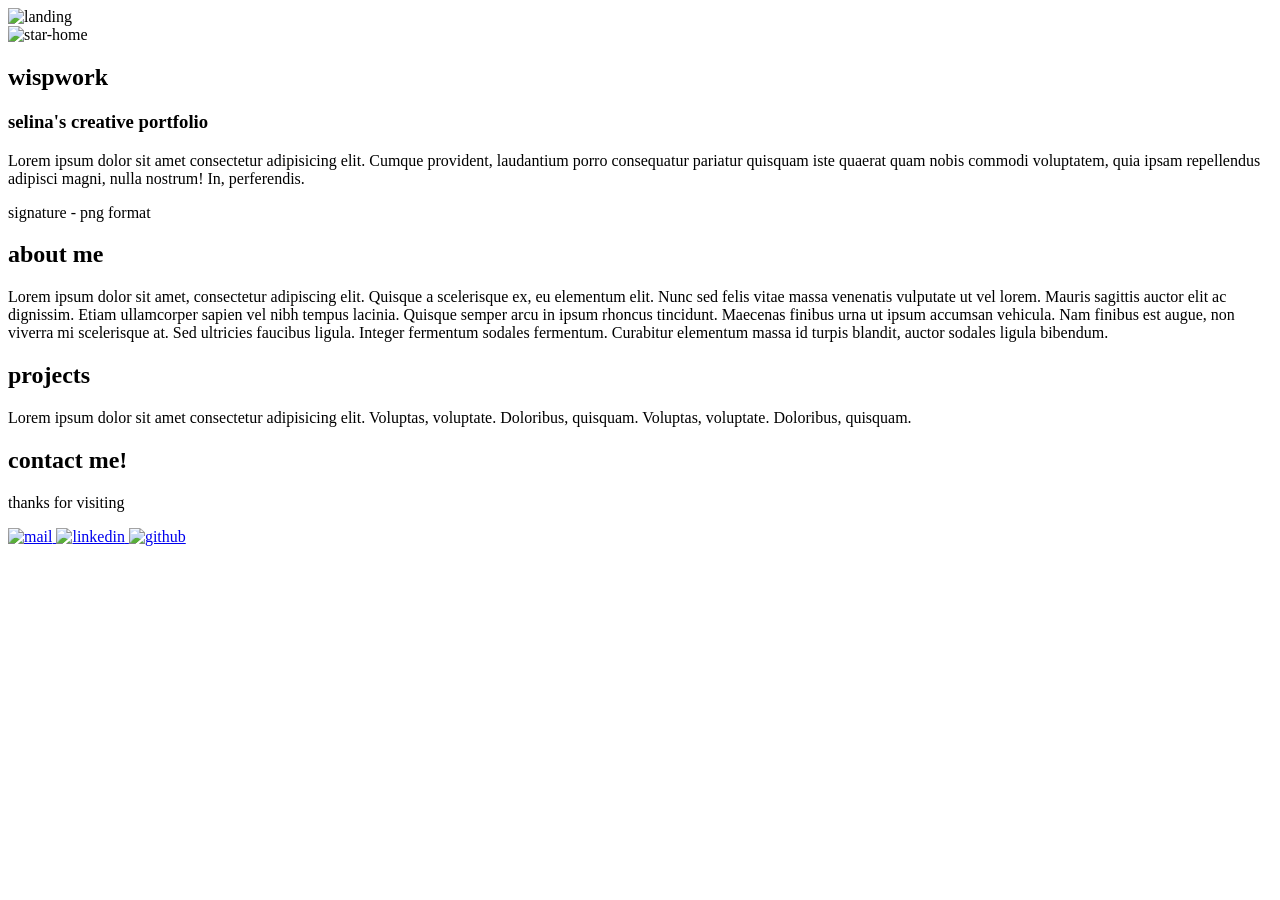
==== index.html @ 5814eb6d "started adding placeholders into main page, added folder of initial sketches" ====
<!DOCTYPE html>
<html lang="en">
    <head>
        <meta charset="UTF-8">
        <meta name="viewport" content="width=device-width, initial-scale=1.0">
        <title>wispwork</title>

        <!--adding vercel analytics script tag-->
        <script defer src="/_vercel/analytics/script.js"></script>
    </head>
    <body>
        <section id="landing">
            <img src="https://placehold.co/1280x720" alt="landing">
        </section>

        <section id="home">
            <img src="https://placehold.co/50" alt="star-home">
            <h1>wispwork</h1>
            <h3>selina's creative portfolio</h3>
            <p>Lorem ipsum dolor sit amet consectetur adipisicing elit. Cumque provident, laudantium porro consequatur pariatur quisquam iste quaerat quam nobis commodi voluptatem, quia ipsam repellendus adipisci magni, nulla nostrum! In, perferendis.</p>
            <p>signature - png format</p>
        </section>

        <section id="about">
            <h2>about me</h2>
            <p>Lorem ipsum dolor sit amet, consectetur adipiscing elit. Quisque a scelerisque ex, eu elementum elit. Nunc sed felis vitae massa venenatis vulputate ut vel lorem. Mauris sagittis auctor elit ac dignissim. Etiam ullamcorper sapien vel nibh tempus lacinia. Quisque semper arcu in ipsum rhoncus tincidunt. Maecenas finibus urna ut ipsum accumsan vehicula. Nam finibus est augue, non viverra mi scelerisque at. Sed ultricies faucibus ligula. Integer fermentum sodales fermentum. Curabitur elementum massa id turpis blandit, auctor sodales ligula bibendum.</p>
        </section>

        <section id="projects">
            <h2>projects</h2>
            <p>Lorem ipsum dolor sit amet consectetur adipisicing elit. Voluptas, voluptate. Doloribus, quisquam. Voluptas, voluptate. Doloribus, quisquam.</p>
            
        </section>

        <section id="contact">
            <h2>contact me!</h2>
            <p>thanks for visiting</p>
            <a href="mailto:zhaiselina@gmail.com">
                <img src=https://placehold.co/150 alt="mail">
            </a>
            <a href="https://www.linkedin.com/in/selina-zhai/" target="_blank">
                <img src=https://placehold.co/150 alt="linkedin">
            </a>
            <a href="https://github.com/swqz828" target="_blank">
                <img src=https://placehold.co/150 alt="github">
            </a>
        </section>
    </body>
</html>
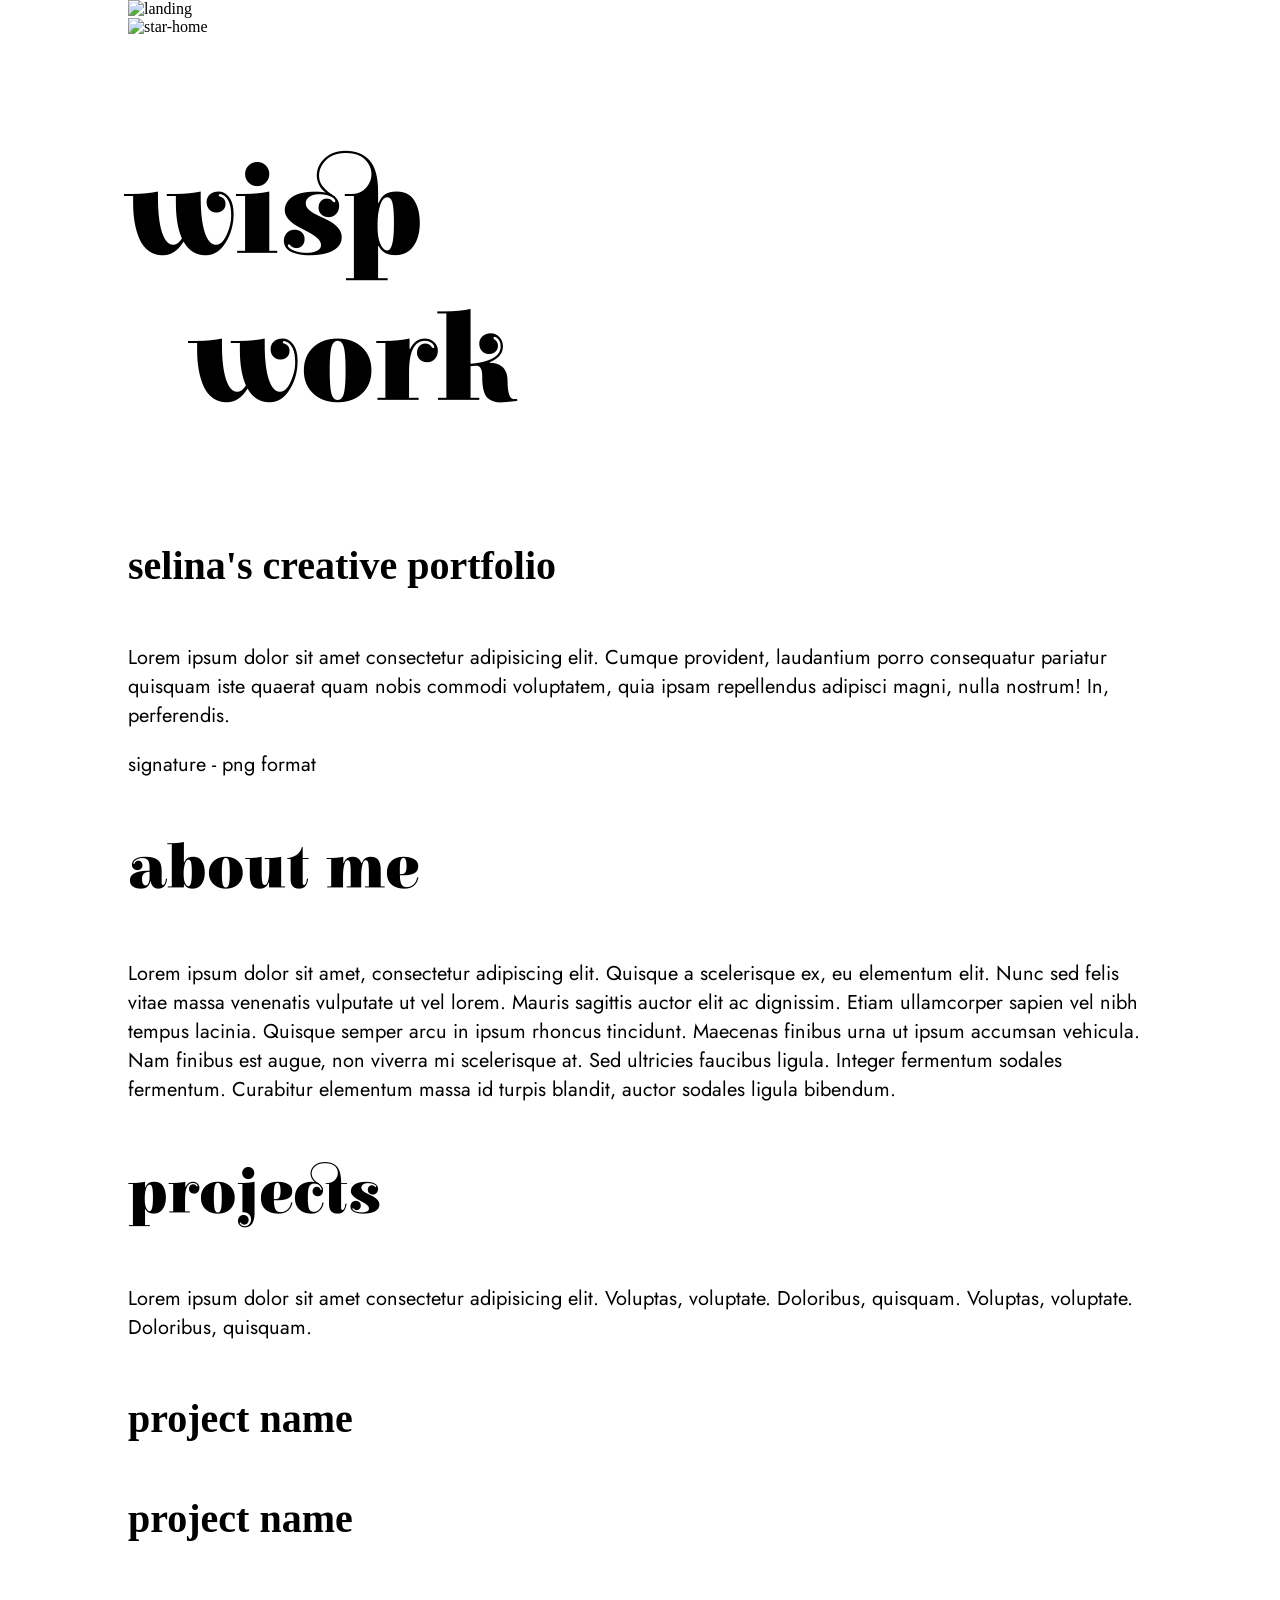
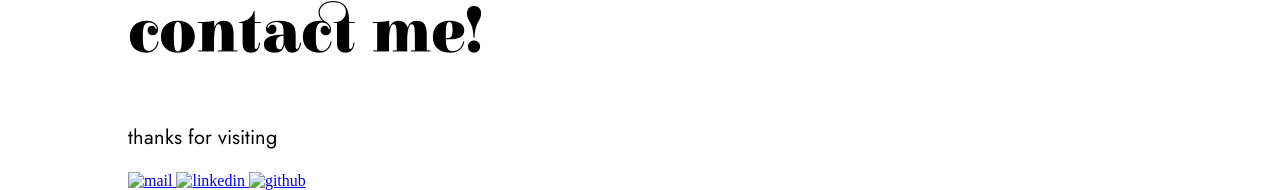
==== commit 54ac8a08: "google fonts, starting to adjust spacing and sizing" ====
--- a/index.html
+++ b/index.html
@@ -5,8 +5,13 @@
         <meta name="viewport" content="width=device-width, initial-scale=1.0">
         <title>wispwork</title>
 
+        <link rel="stylesheet" href="styles.css">
+
         <!--adding vercel analytics script tag-->
         <script defer src="/_vercel/analytics/script.js"></script>
+
+        <link href="https://fonts.googleapis.com/css2?family=Elsie+Swash+Caps:wght@400;900&family=Jost:wght@300;400;600&family=Katibeh&display=swap" rel="stylesheet">
+
     </head>
     <body>
         <section id="landing">
@@ -15,8 +20,8 @@
 
         <section id="home">
             <img src="https://placehold.co/50" alt="star-home">
-            <h1>wispwork</h1>
-            <h3>selina's creative portfolio</h3>
+            <h1>wisp<br>&ensp;work</h1>
+            <h4>selina's creative portfolio</h4>
             <p>Lorem ipsum dolor sit amet consectetur adipisicing elit. Cumque provident, laudantium porro consequatur pariatur quisquam iste quaerat quam nobis commodi voluptatem, quia ipsam repellendus adipisci magni, nulla nostrum! In, perferendis.</p>
             <p>signature - png format</p>
         </section>
@@ -29,7 +34,9 @@
         <section id="projects">
             <h2>projects</h2>
             <p>Lorem ipsum dolor sit amet consectetur adipisicing elit. Voluptas, voluptate. Doloribus, quisquam. Voluptas, voluptate. Doloribus, quisquam.</p>
-            
+
+            <h4>project name</h4>
+            <h4>project name</h4>
         </section>
 
         <section id="contact">
--- a/styles.css
+++ b/styles.css
@@ -0,0 +1,33 @@
+* {
+  line-height: normal;
+  letter-spacing: normal;
+  word-spacing: normal;
+}
+
+body {
+    margin: 0 10%;
+}
+
+h1, h2 {
+    font-family: 'Elsie Swash Caps', serif; 
+    font-weight: 900; 
+}
+
+
+h1 {
+    font-size: 8em;
+}
+
+h2 {
+    font-size: 4em;
+}
+
+h4 {
+    font-family: serif;
+    font-size: 2.5em;
+}
+
+p {
+    font-family: 'Jost', sans-serif;
+    font-size: 1.25em;
+}
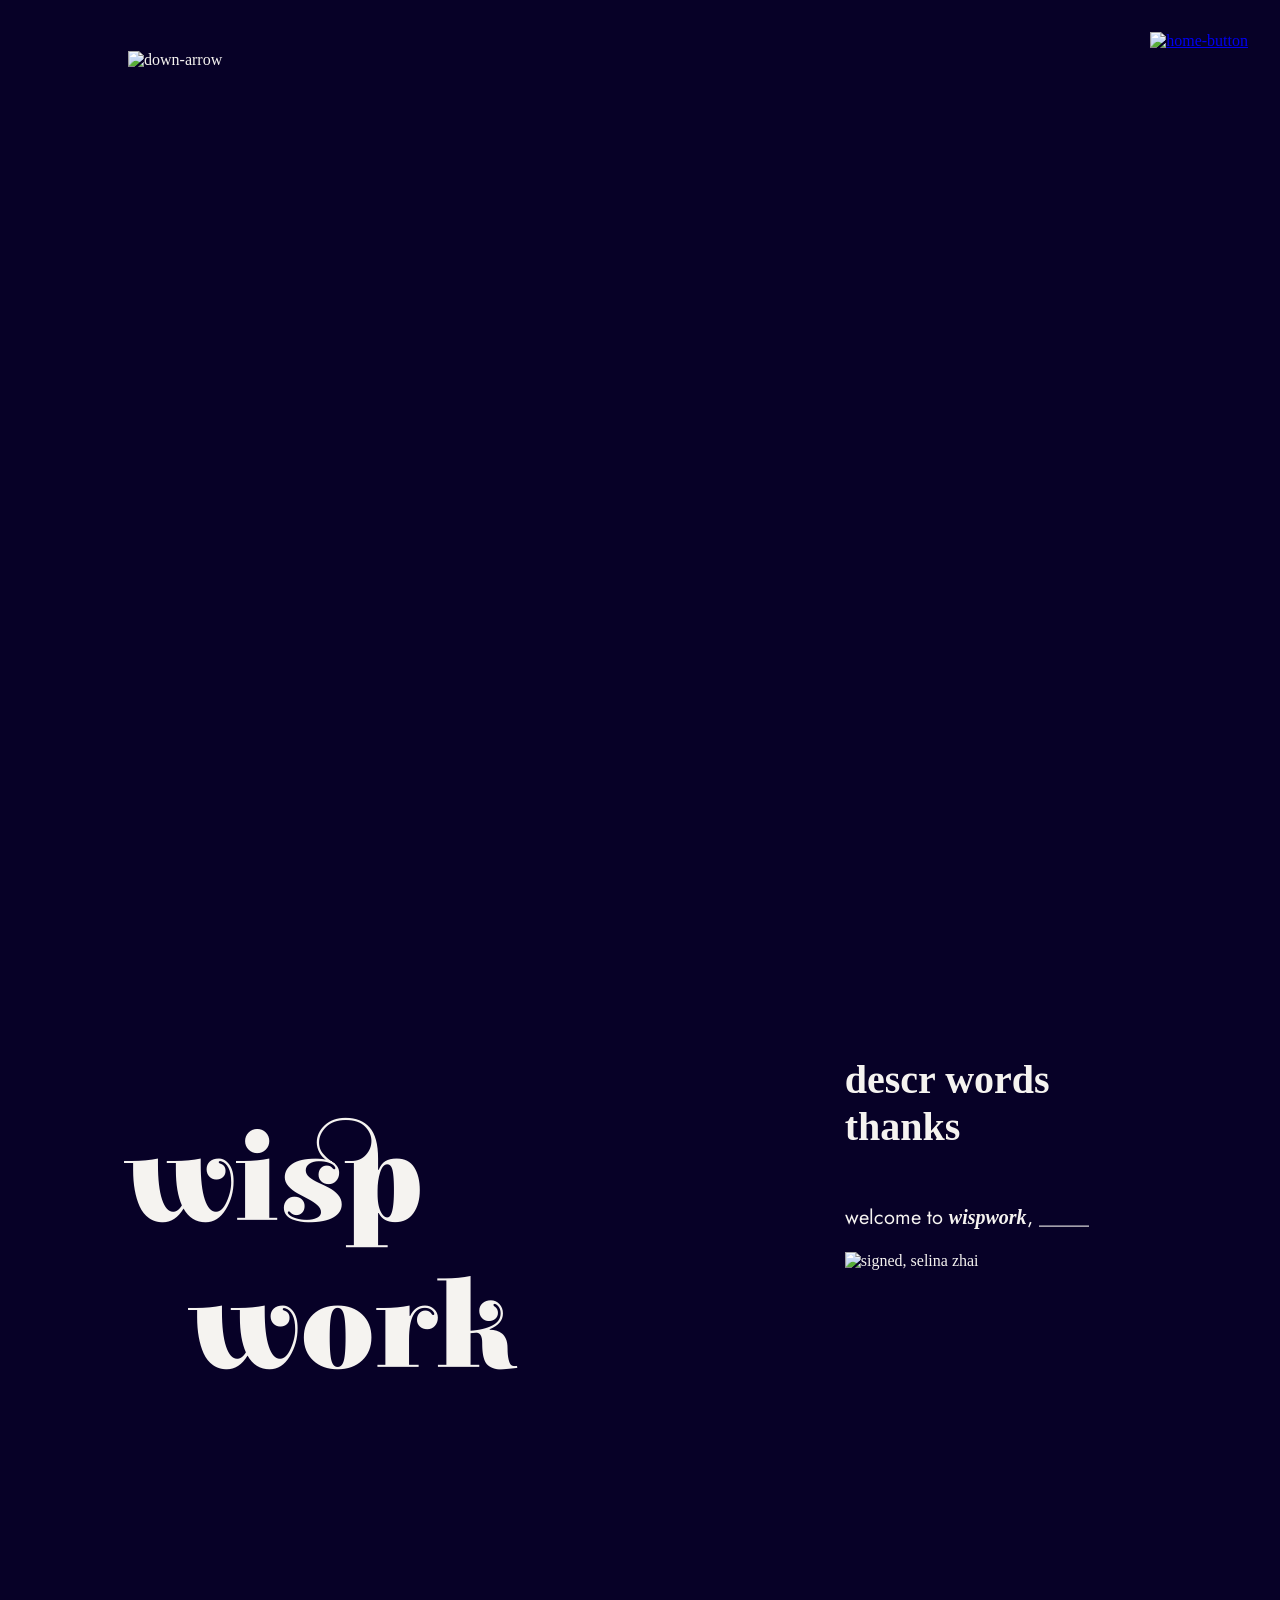
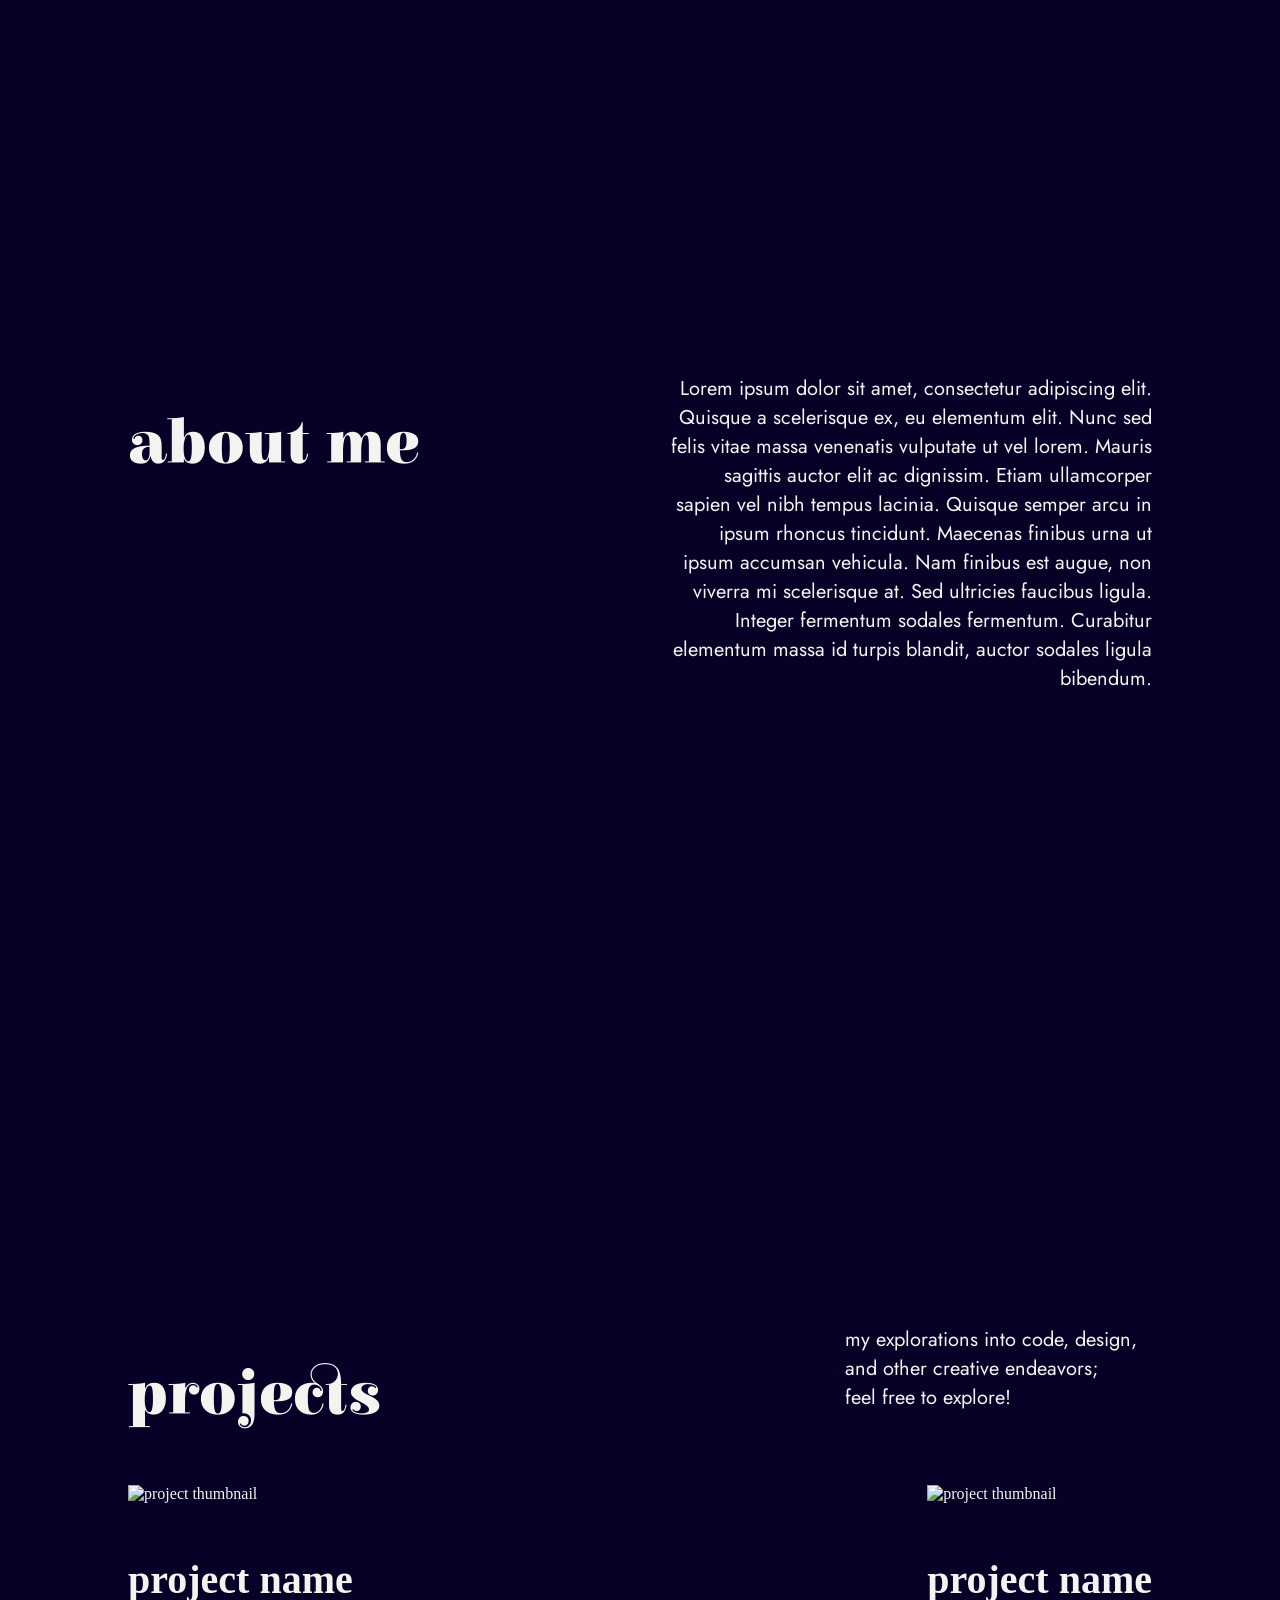
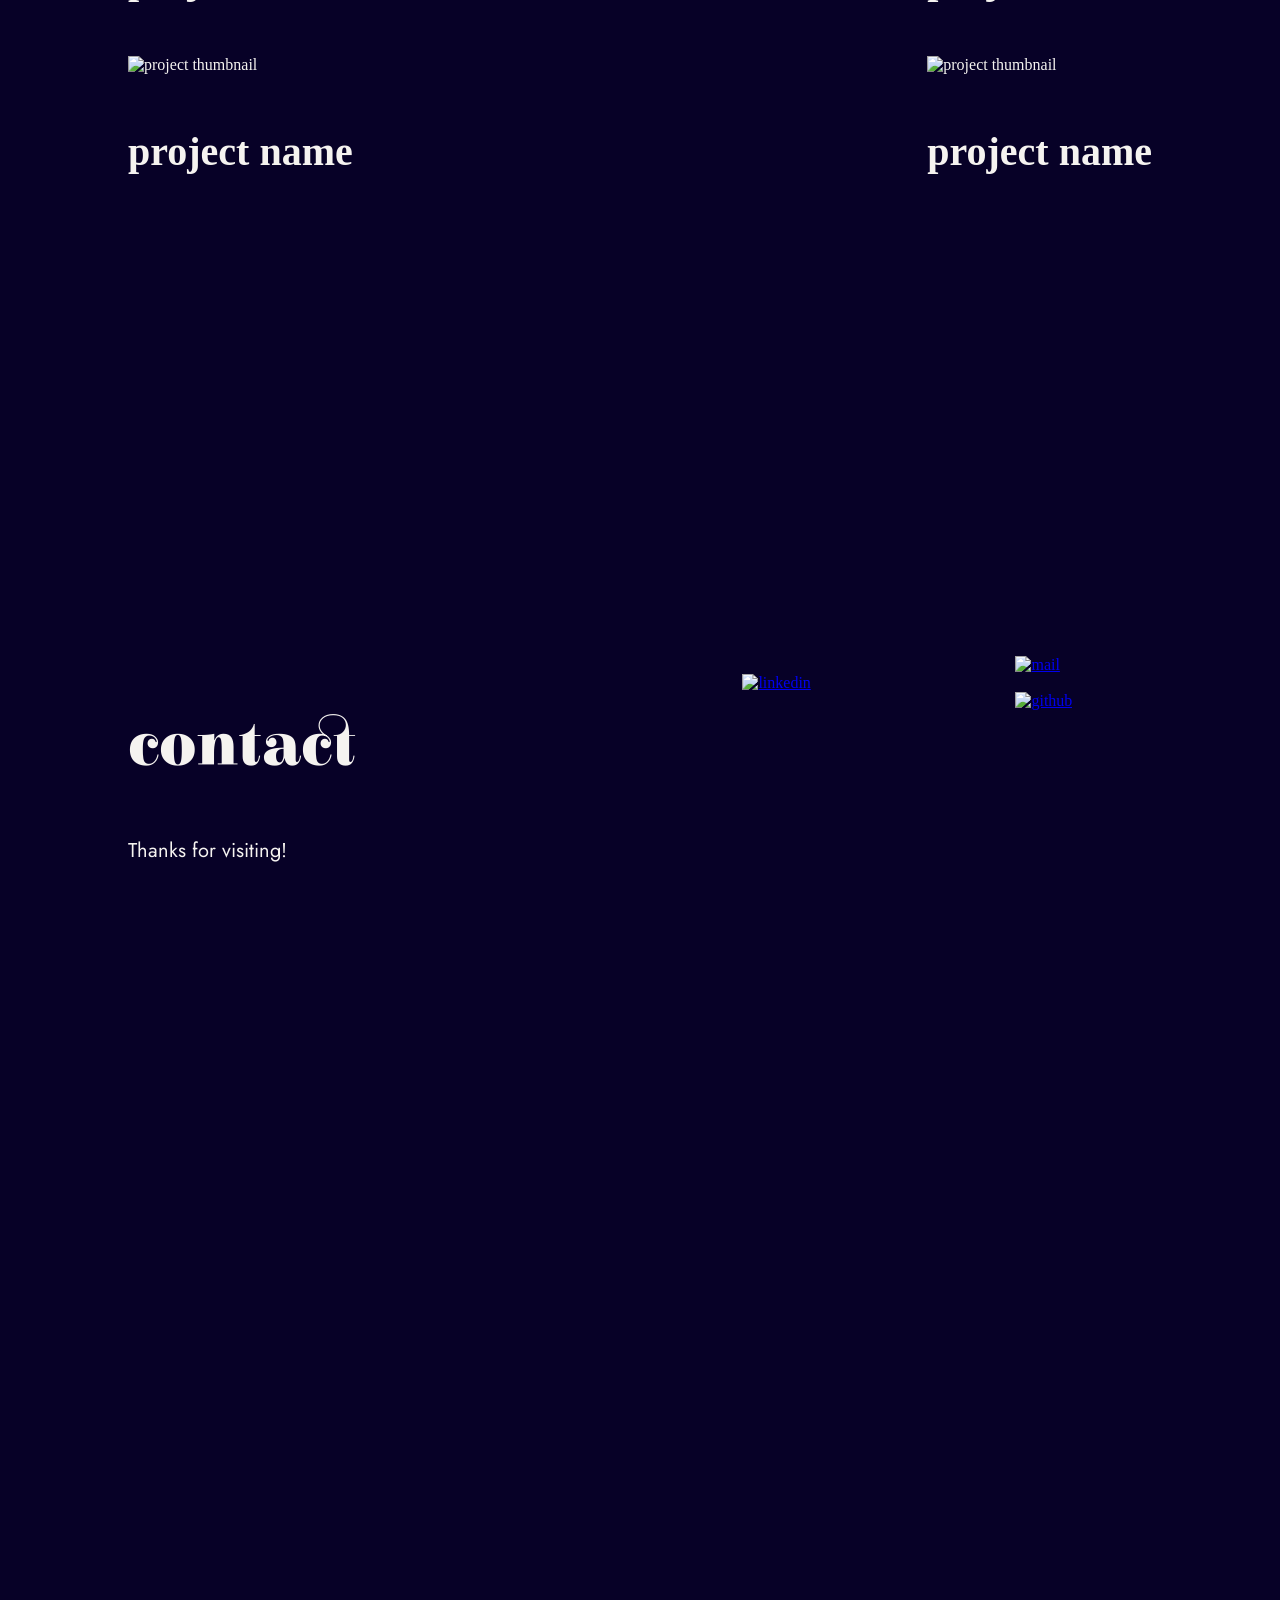
==== commit e622c177: "adding elements, rough layouting" ====
--- a/index.html
+++ b/index.html
@@ -6,51 +6,115 @@
         <title>wispwork</title>
 
         <link rel="stylesheet" href="styles.css">
-
-        <!--adding vercel analytics script tag-->
-        <script defer src="/_vercel/analytics/script.js"></script>
-
         <link href="https://fonts.googleapis.com/css2?family=Elsie+Swash+Caps:wght@400;900&family=Jost:wght@300;400;600&family=Katibeh&display=swap" rel="stylesheet">
 
     </head>
     <body>
-        <section id="landing">
-            <img src="https://placehold.co/1280x720" alt="landing">
-        </section>
+        <main class="content">
+            <section id="landing">
+                <img src="https://placehold.co/50" alt="down-arrow" class="center">
+            </section>
+            
+            <section id="home">
+                <a href="#home" class="sticky">
+                    <img src="https://placehold.co/50" alt="home-button" title="home">
+                </a>
 
-        <section id="home">
-            <img src="https://placehold.co/50" alt="star-home">
-            <h1>wisp<br>&ensp;work</h1>
-            <h4>selina's creative portfolio</h4>
-            <p>Lorem ipsum dolor sit amet consectetur adipisicing elit. Cumque provident, laudantium porro consequatur pariatur quisquam iste quaerat quam nobis commodi voluptatem, quia ipsam repellendus adipisci magni, nulla nostrum! In, perferendis.</p>
-            <p>signature - png format</p>
-        </section>
+                <div class="two-column7">
+                    <div>
+                        <h1>wisp<br>&ensp;work</h1>
+                    </div>
+                    <div>
+                        <h4>descr words thanks</h4>
+                        <p>welcome to <em style="font-family: serif;"><strong>wispwork</strong></em>, _____</p>
+                        <img src="https://placehold.co/200x75" alt="signed, selina zhai" style="display: block; margin-left: auto;">  
+                    </div>
+                </div>
+                
+            </section>
 
-        <section id="about">
-            <h2>about me</h2>
-            <p>Lorem ipsum dolor sit amet, consectetur adipiscing elit. Quisque a scelerisque ex, eu elementum elit. Nunc sed felis vitae massa venenatis vulputate ut vel lorem. Mauris sagittis auctor elit ac dignissim. Etiam ullamcorper sapien vel nibh tempus lacinia. Quisque semper arcu in ipsum rhoncus tincidunt. Maecenas finibus urna ut ipsum accumsan vehicula. Nam finibus est augue, non viverra mi scelerisque at. Sed ultricies faucibus ligula. Integer fermentum sodales fermentum. Curabitur elementum massa id turpis blandit, auctor sodales ligula bibendum.</p>
-        </section>
+            <section id="about">
+                <div class="two-column5">
+                    <div class="left">
+                        <h2>about me</h2>
+                    </div>
+                    <div class="right" style="text-align: right;">
+                        <p>Lorem ipsum dolor sit amet, consectetur adipiscing elit. Quisque a scelerisque ex, eu elementum elit. Nunc sed felis vitae massa venenatis vulputate ut vel lorem. Mauris sagittis auctor elit ac dignissim. Etiam ullamcorper sapien vel nibh tempus lacinia. Quisque semper arcu in ipsum rhoncus tincidunt. Maecenas finibus urna ut ipsum accumsan vehicula. Nam finibus est augue, non viverra mi scelerisque at. Sed ultricies faucibus ligula. Integer fermentum sodales fermentum. Curabitur elementum massa id turpis blandit, auctor sodales ligula bibendum.</p>
+                    </div>
+                </div>
+                
+                </section>
 
-        <section id="projects">
-            <h2>projects</h2>
-            <p>Lorem ipsum dolor sit amet consectetur adipisicing elit. Voluptas, voluptate. Doloribus, quisquam. Voluptas, voluptate. Doloribus, quisquam.</p>
+            <section id="projects">
+                <div class="two-column7">
+                    <div>
+                        <h2>projects</h2>
+                    </div>
+                    <div>
+                        <p>my explorations into code, design, and other creative endeavors; <br>feel free to explore!</p>
+                    </div>
+                </div>
+                
+                <div class="two-column5">
+                    <div class="left">
+                        <div>
+                            <img src="https://placehold.co/500x300" alt="project thumbnail">
+                            <h4>project name</h4>
+                        </div>
+                        <div>
+                            <img src="https://placehold.co/500x300" alt="project thumbnail">
+                            <h4>project name</h4>
+                        </div>                        
+                    </div>
+                    <div class="right">
+                        <div>
+                            <img src="https://placehold.co/500x300" alt="project thumbnail">
+                            <h4>project name</h4>
+                        </div>
+                        <div>
+                            <img src="https://placehold.co/500x300" alt="project thumbnail">
+                            <h4>project name</h4>
+                        </div>
+                    </div>
+                </div>
+                
+            </section>
 
-            <h4>project name</h4>
-            <h4>project name</h4>
-        </section>
-
-        <section id="contact">
-            <h2>contact me!</h2>
-            <p>thanks for visiting</p>
-            <a href="mailto:zhaiselina@gmail.com">
-                <img src=https://placehold.co/150 alt="mail">
-            </a>
-            <a href="https://www.linkedin.com/in/selina-zhai/" target="_blank">
-                <img src=https://placehold.co/150 alt="linkedin">
-            </a>
-            <a href="https://github.com/swqz828" target="_blank">
-                <img src=https://placehold.co/150 alt="github">
-            </a>
-        </section>
+            <section id="contact">
+                <div class="two-column6">
+                    <div>
+                        <h2>contact</h2>
+                        <p>Thanks for visiting!</p>
+                    </div>
+                    <div> 
+                        <div class="three-by-three">
+                            <div></div>
+                            <div></div>
+                            <div>
+                                <a href="mailto:zhaiselina@gmail.com">
+                                    <img src=https://placehold.co/150 alt="mail" title="email me!">
+                                </a>                                
+                            </div>
+                            <div>
+                                <a href="https://www.linkedin.com/in/selina-zhai/" target="_blank">
+                                    <img src=https://placehold.co/150 alt="linkedin" title="check out my linkedin">
+                                </a>                                
+                            </div>
+                            <div></div>
+                            <div></div>
+                            <div></div>
+                            <div></div>
+                            <div>
+                                <a href="https://github.com/swqz828" target="_blank">
+                                    <img src=https://placehold.co/150 alt="github" title="browse my github projects">
+                                </a>                                
+                            </div>
+                        </div>
+                    </div>
+                </div>
+                
+            </section>
+        </main>
+        
     </body>
 </html>
--- a/styles.css
+++ b/styles.css
@@ -2,10 +2,76 @@
   line-height: normal;
   letter-spacing: normal;
   word-spacing: normal;
+  background-color: #070127;
 }
 
 body {
-    margin: 0 10%;
+    margin: 0%;
+    color: #f5f3f0;
+}
+
+body::-webkit-scrollbar {
+    display: none;
+}
+
+section {
+    height: 100vh; 
+    margin: 5% 0;
+}
+
+.content {
+    width: 80%; 
+    margin: 0 auto;
+    max-width: 1200px;
+}
+
+.sticky {
+    position: fixed;
+    top: 2rem;
+    right: 2rem; 
+    left: unset; 
+    
+    /**controls stacking order -- appear on top of most things (max: 1000)**/
+    z-index: 999;
+}
+
+.center {
+    display: block; 
+    margin-left: auto;
+    margin-right: auto;
+}
+
+.left {
+    display: block; 
+    margin-left: 0;
+    margin-right: auto;
+}
+
+.right {
+    display: block; 
+    margin-left: auto;
+    margin-right: 0;
+}
+
+.two-column7 {
+    display: grid; 
+    grid-template-columns: 70% auto;
+}
+
+.two-column6 {
+    display: grid; 
+    grid-template-columns: 60% auto;
+}
+
+.two-column5 {
+    display: grid; 
+    grid-template-columns: 50% auto;
+    column-gap: 25px;
+}
+
+.three-by-three {
+    display: grid; 
+    grid-template-columns: repeat(3, 1fr); 
 }
 
 h1, h2 {
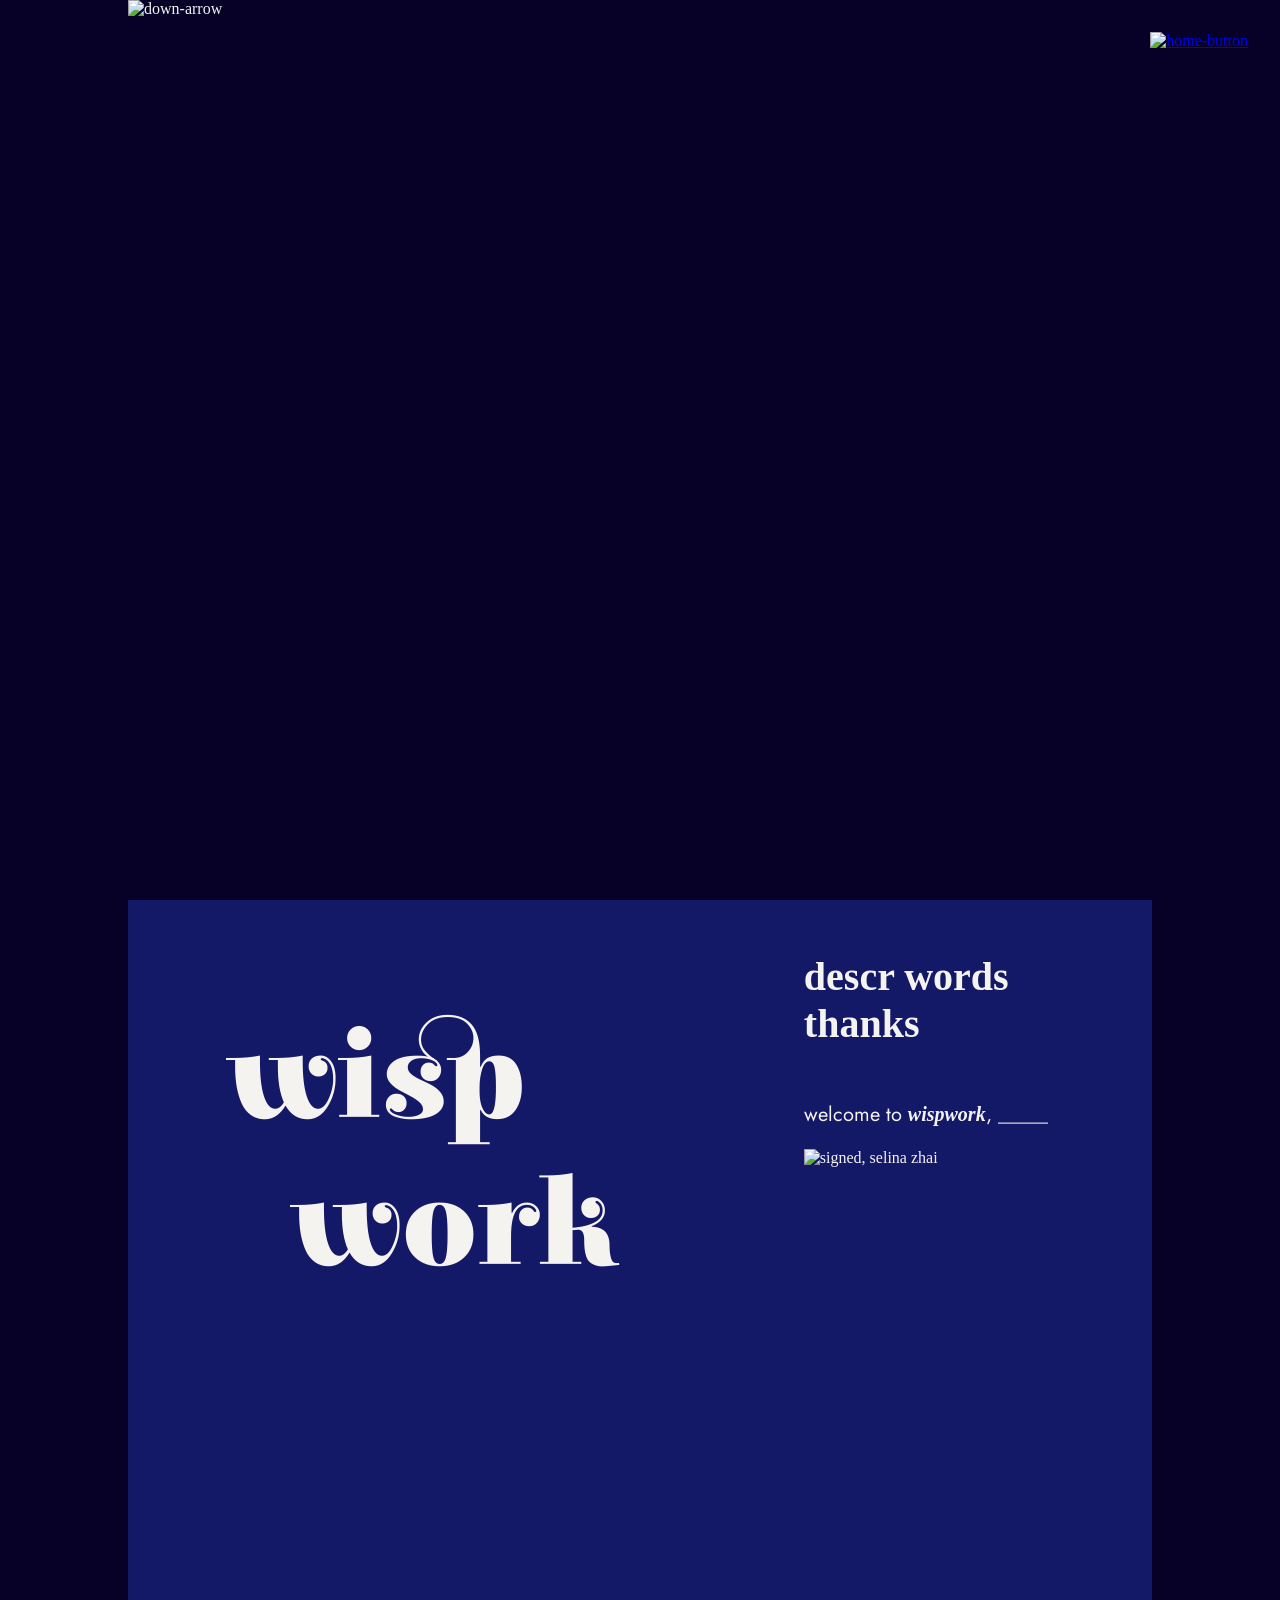
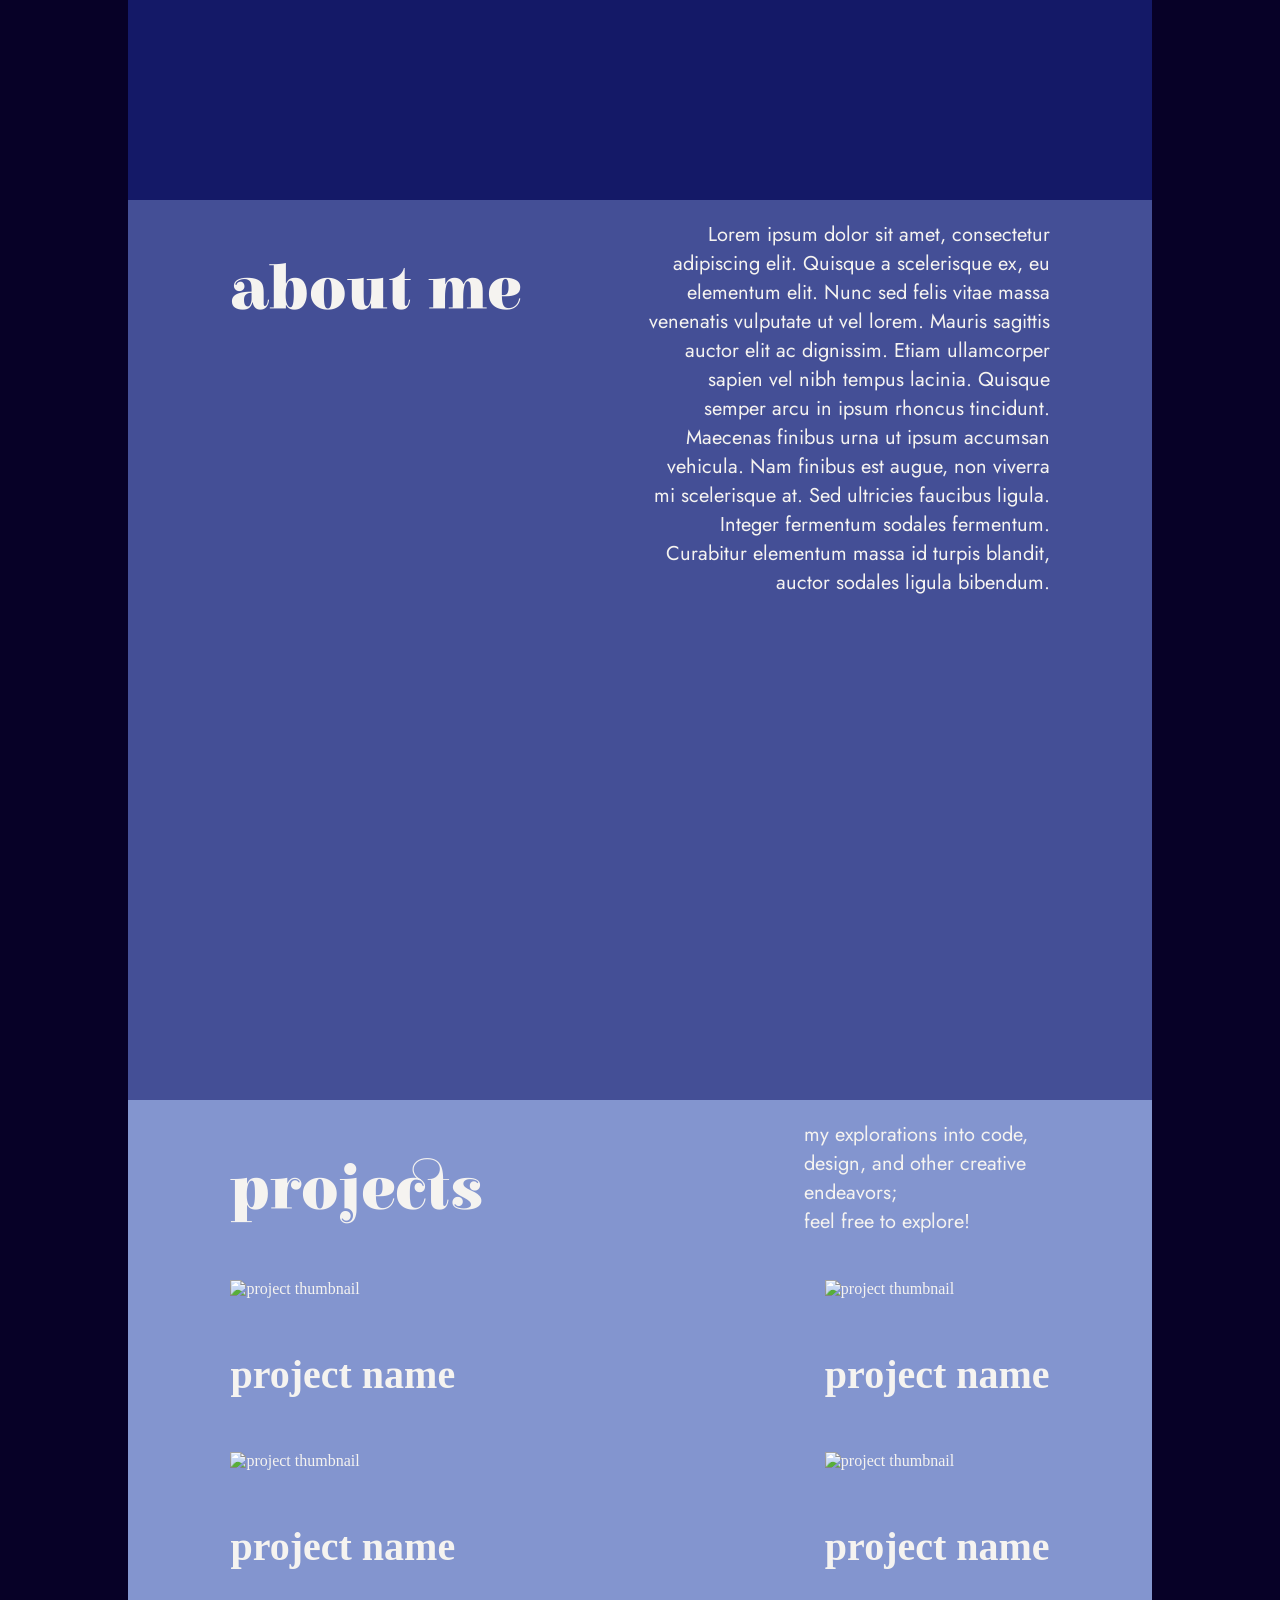
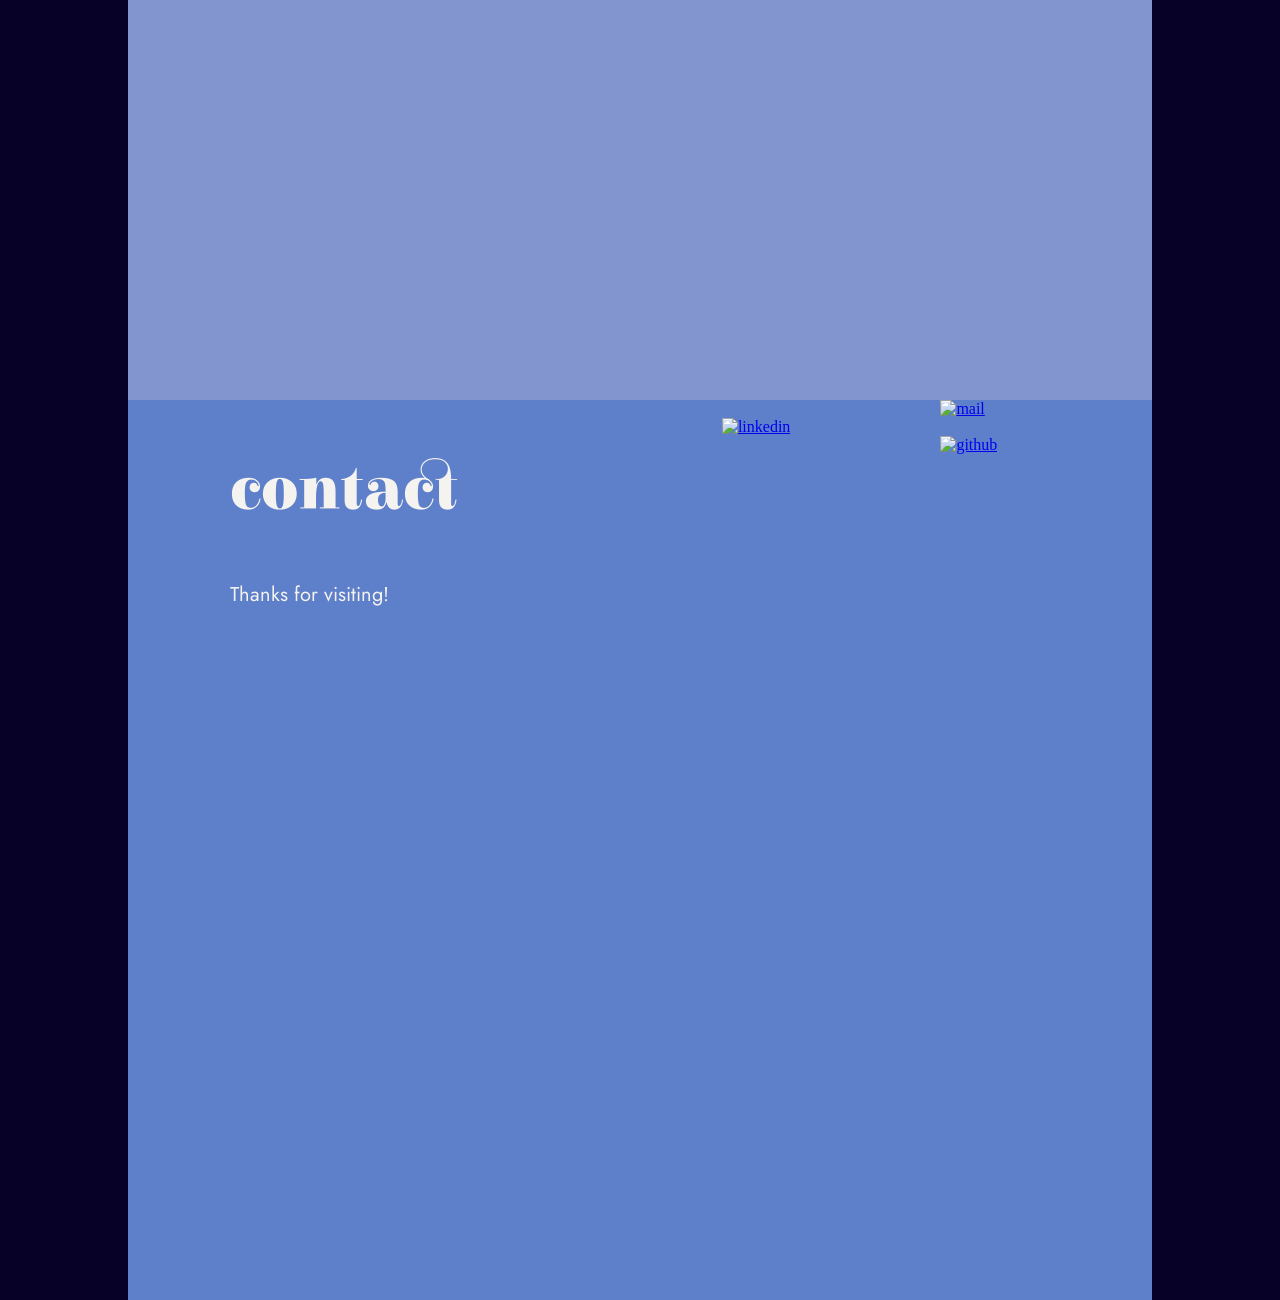
==== commit 0eaf6c31: "adding placeholder backgrounds, adjusting project overflow scroll" ====
--- a/index.html
+++ b/index.html
@@ -38,7 +38,7 @@
                     <div class="left">
                         <h2>about me</h2>
                     </div>
-                    <div class="right" style="text-align: right;">
+                    <div style="text-align: right;">
                         <p>Lorem ipsum dolor sit amet, consectetur adipiscing elit. Quisque a scelerisque ex, eu elementum elit. Nunc sed felis vitae massa venenatis vulputate ut vel lorem. Mauris sagittis auctor elit ac dignissim. Etiam ullamcorper sapien vel nibh tempus lacinia. Quisque semper arcu in ipsum rhoncus tincidunt. Maecenas finibus urna ut ipsum accumsan vehicula. Nam finibus est augue, non viverra mi scelerisque at. Sed ultricies faucibus ligula. Integer fermentum sodales fermentum. Curabitur elementum massa id turpis blandit, auctor sodales ligula bibendum.</p>
                     </div>
                 </div>
@@ -55,7 +55,7 @@
                     </div>
                 </div>
                 
-                <div class="two-column5">
+                <div class="two-column5 project-scroll">
                     <div class="left">
                         <div>
                             <img src="https://placehold.co/500x300" alt="project thumbnail">
--- a/styles.css
+++ b/styles.css
@@ -2,27 +2,65 @@
   line-height: normal;
   letter-spacing: normal;
   word-spacing: normal;
-  background-color: #070127;
 }
 
 body {
     margin: 0%;
     color: #f5f3f0;
+    background-color: #070127;
 }
 
 body::-webkit-scrollbar {
     display: none;
 }
 
-section {
-    height: 100vh; 
-    margin: 5% 0;
-}
 
 .content {
     width: 80%; 
+    height: 100%; 
     margin: 0 auto;
-    max-width: 1200px;
+
+    /**CHANGE LATER BECAUSE IT ONLY REALLY WORKS (PROPERLY) FOR A CERTAIN SCREEN SIZE**/
+    max-width: 2560px; 
+}
+
+section {
+    height: 100vh; 
+}
+
+#landing {
+    background-image: url('placeholder-bg/landing.webp');
+    background-size: cover;
+    background-position: center; 
+    background-repeat: no-repeat;
+}
+
+#home {
+    background-image: url('placeholder-bg/home.webp');
+    background-size: cover;
+    background-position: center; 
+    background-repeat: no-repeat; 
+}
+
+#about {
+    background-image: url('placeholder-bg/about.webp');
+    background-size: cover;
+    background-position: center; 
+    background-repeat: no-repeat; 
+}
+
+#projects {
+    background-image: url('placeholder-bg/projects.webp');
+    background-size: cover;
+    background-position: center; 
+    background-repeat: no-repeat; 
+}
+
+#contact {
+    background-image: url('placeholder-bg/contact.webp');
+    background-size: cover;
+    background-position: center; 
+    background-repeat: no-repeat; 
 }
 
 .sticky {
@@ -54,19 +92,21 @@
 }
 
 .two-column7 {
+    margin: 0 10%;
     display: grid; 
     grid-template-columns: 70% auto;
 }
 
 .two-column6 {
+    margin: 0 10%;
     display: grid; 
     grid-template-columns: 60% auto;
 }
 
 .two-column5 {
+    margin: 0 10%;
     display: grid; 
     grid-template-columns: 50% auto;
-    column-gap: 25px;
 }
 
 .three-by-three {
@@ -74,11 +114,33 @@
     grid-template-columns: repeat(3, 1fr); 
 }
 
+#projects {
+    display: flex;
+    flex-direction: column;
+
+    /**override section rule**/
+    height: 100vh; 
+    margin: 0; 
+    box-sizing: border-box; 
+}
+
+.project-scroll {
+    overflow-y: scroll; 
+
+    /**takes up leftover height after header**/
+    flex: 1; 
+
+    min-height: 0;
+}
+
+.project-scroll::-webkit-scrollbar {
+    display: none;
+}
+
 h1, h2 {
     font-family: 'Elsie Swash Caps', serif; 
     font-weight: 900; 
 }
-
 
 h1 {
     font-size: 8em;
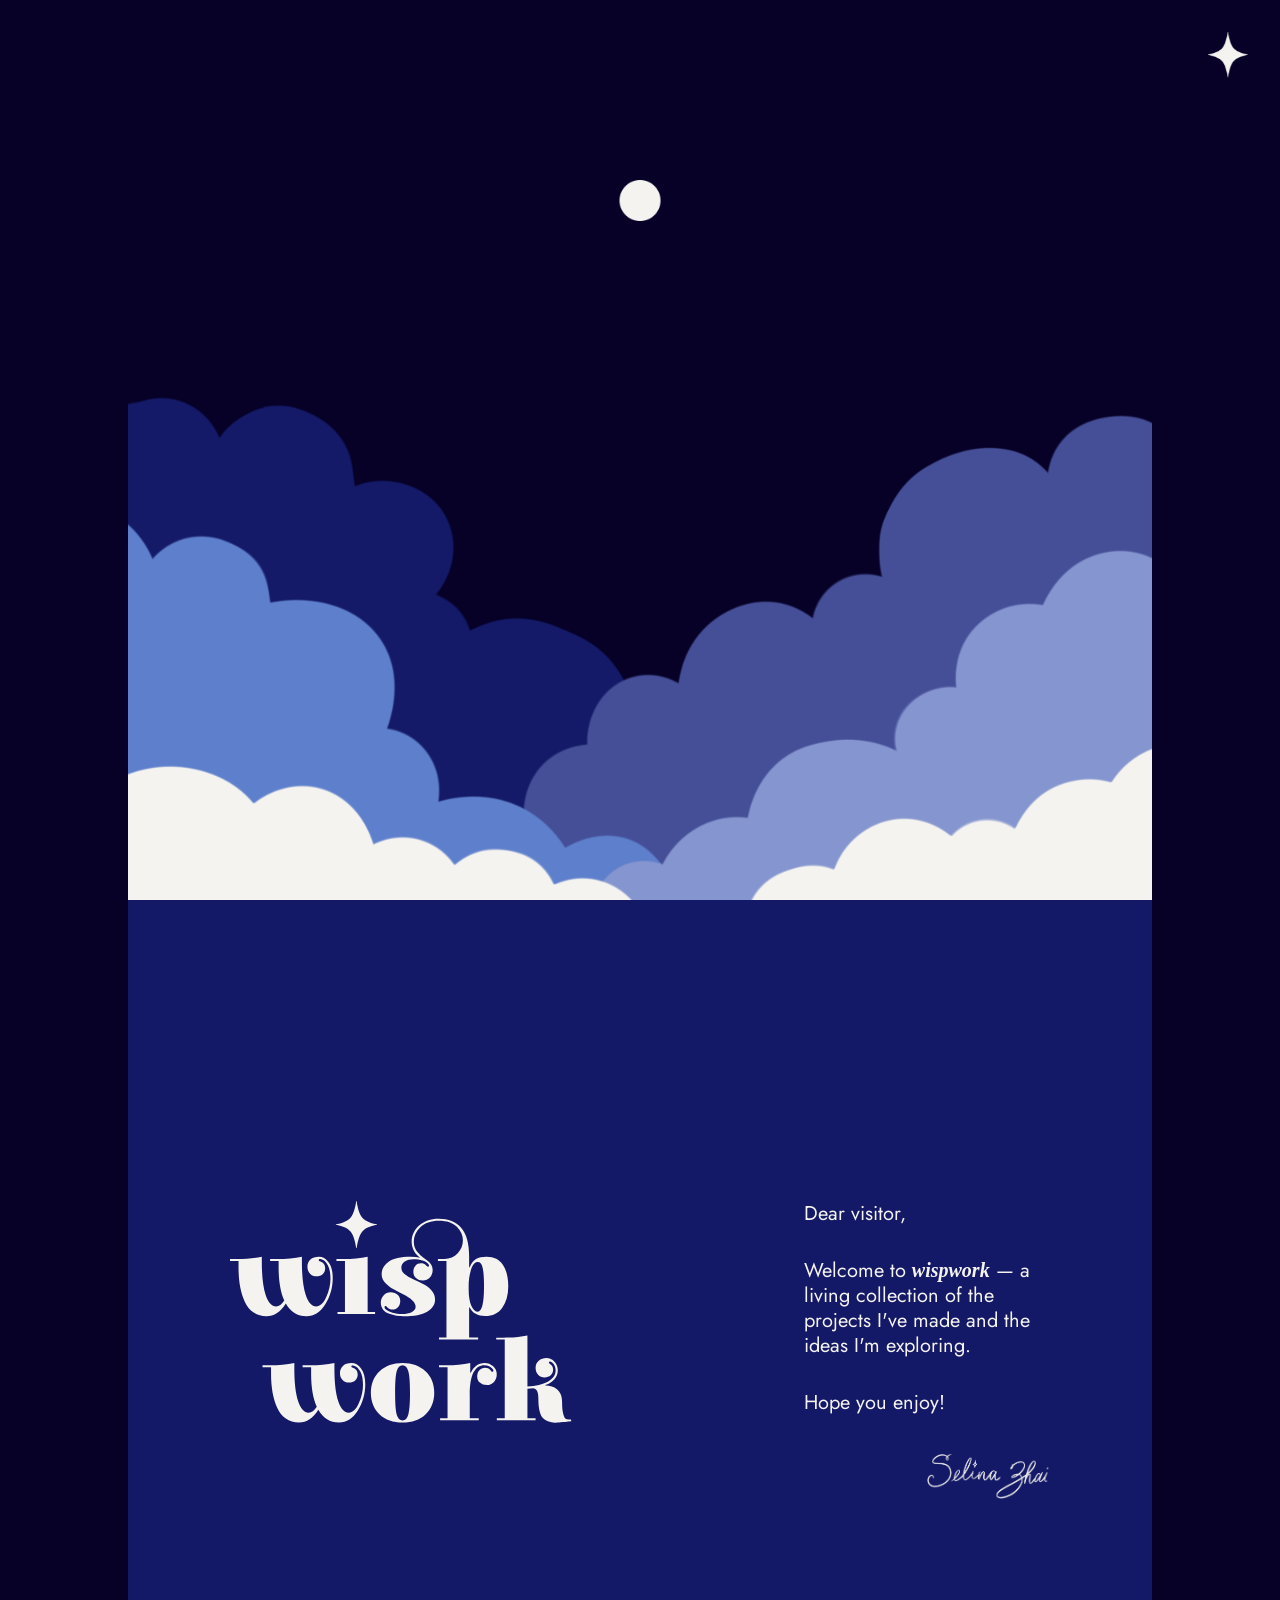
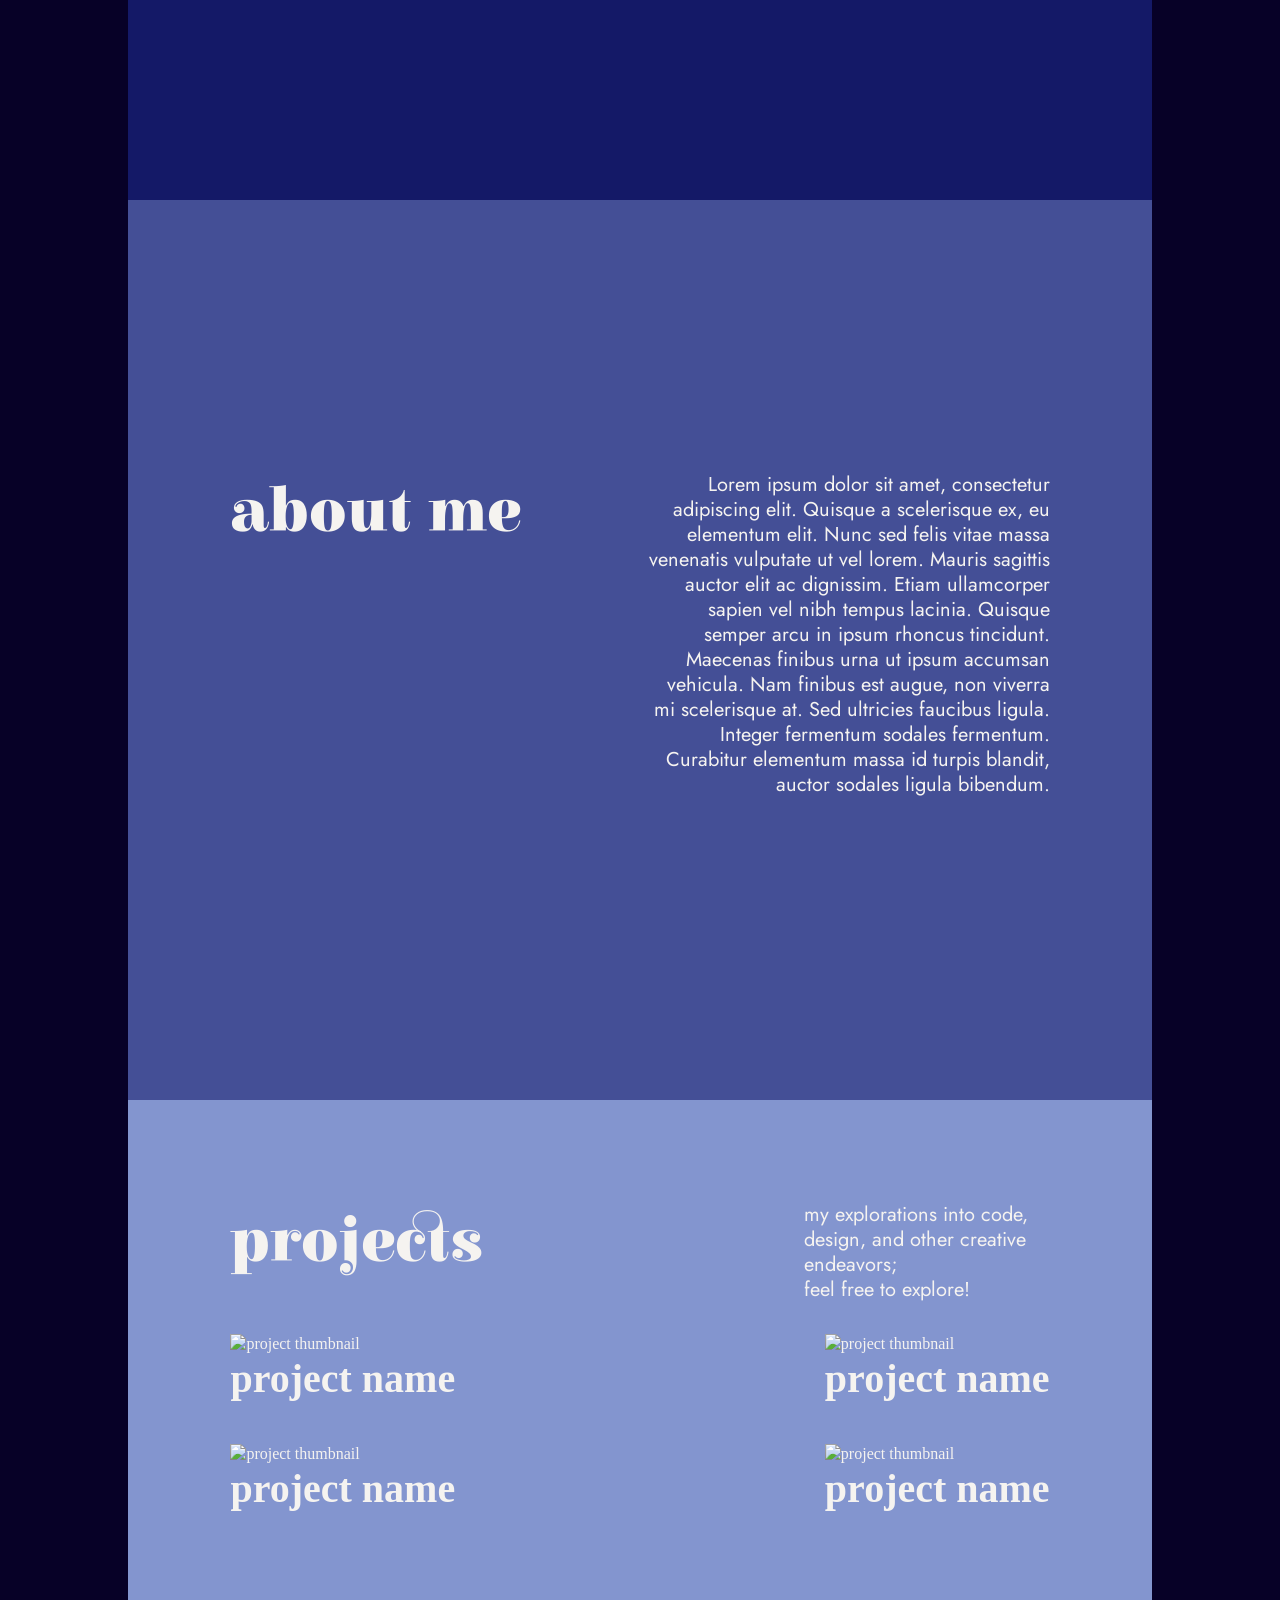
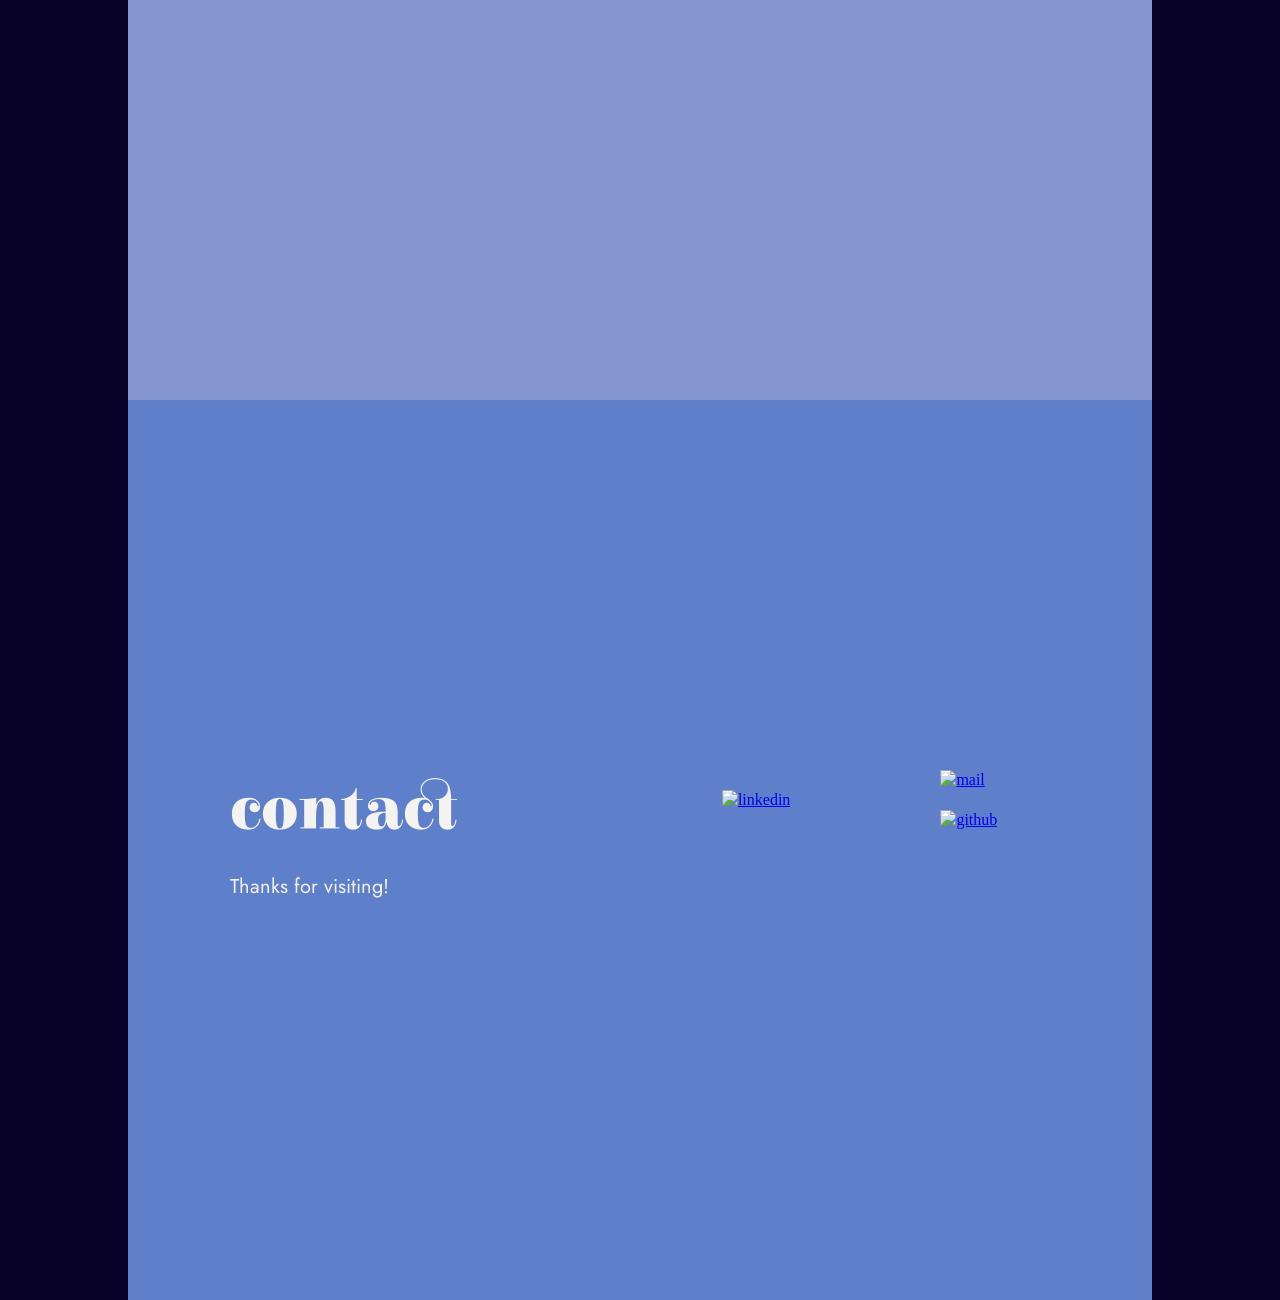
==== commit 0abe0203: "fixing alignment, adding cloud placeholders" ====
--- a/index.html
+++ b/index.html
@@ -5,6 +5,7 @@
         <meta name="viewport" content="width=device-width, initial-scale=1.0">
         <title>wispwork</title>
 
+        <link rel="icon" href="assets/logo.png" />
         <link rel="stylesheet" href="styles.css">
         <link href="https://fonts.googleapis.com/css2?family=Elsie+Swash+Caps:wght@400;900&family=Jost:wght@300;400;600&family=Katibeh&display=swap" rel="stylesheet">
 
@@ -12,22 +13,32 @@
     <body>
         <main class="content">
             <section id="landing">
-                <img src="https://placehold.co/50" alt="down-arrow" class="center">
+                <img src="assets/cloud-back-L.PNG">
+                <img src="assets/cloud-back-R.PNG">
+                <img src="assets/cloud-mid-L.PNG">
+                <img src="assets/cloud-mid-R.PNG">
+                <img src="assets/cloud-top-L.PNG">
+                <img src="assets/cloud-top-R.PNG"> 
+                <img src="assets/moon.png" style="width: 4%; height: auto; position: absolute; top: 20%; left: 50%; transform: translateX(-50%);">
             </section>
             
             <section id="home">
-                <a href="#home" class="sticky">
-                    <img src="https://placehold.co/50" alt="home-button" title="home">
+                <a href="#home" class="sticky-home">
+                    <img src="assets/home-button.png" alt="home-button" title="home" style="width: 40px">
                 </a>
 
                 <div class="two-column7">
                     <div>
-                        <h1>wisp<br>&ensp;work</h1>
+                        <img src="assets/wispwork.svg" alt="wispwork" style="width: 60%; height: auto;">
                     </div>
-                    <div>
-                        <h4>descr words thanks</h4>
-                        <p>welcome to <em style="font-family: serif;"><strong>wispwork</strong></em>, _____</p>
-                        <img src="https://placehold.co/200x75" alt="signed, selina zhai" style="display: block; margin-left: auto;">  
+                    <div style="display: flex; flex-direction: column; justify-content: center;">
+                        <!-- I DONT LIKE THIS TOO MUCH ACTUALLY
+                            <h4>descr words thanks</h4>
+                        -->
+                        <p>Dear visitor,</p>
+                        <p>Welcome to <em style="font-family: serif;"><strong>wispwork</strong></em> &mdash; a living collection of the projects I've made and the ideas I'm exploring.</p>
+                        <p>Hope you enjoy!</p>
+                        <img src="assets/signature2.png" style="width: 50%; height: auto;" alt="signed, selina zhai" class="right">  
                     </div>
                 </div>
                 
@@ -82,7 +93,7 @@
 
             <section id="contact">
                 <div class="two-column6">
-                    <div>
+                    <div style="display: flex; flex-direction: column; justify-content: center;">
                         <h2>contact</h2>
                         <p>Thanks for visiting!</p>
                     </div>
@@ -115,6 +126,5 @@
                 
             </section>
         </main>
-        
     </body>
 </html>
--- a/styles.css
+++ b/styles.css
@@ -1,7 +1,8 @@
 * {
-  line-height: normal;
-  letter-spacing: normal;
-  word-spacing: normal;
+    letter-spacing: normal;
+    word-spacing: normal;
+    line-height: 1.25; 
+    margin: 0;
 }
 
 body {
@@ -14,7 +15,6 @@
     display: none;
 }
 
-
 .content {
     width: 80%; 
     height: 100%; 
@@ -26,53 +26,82 @@
 
 section {
     height: 100vh; 
-}
-
-#landing {
-    background-image: url('placeholder-bg/landing.webp');
     background-size: cover;
     background-position: center; 
     background-repeat: no-repeat;
 }
 
+#landing {
+    background-image: url('placeholder-bg/landing.webp');
+
+    position: relative; 
+    overflow: hidden;
+}
+
+#landing img {
+    position: absolute; 
+    bottom: 0; 
+    width: 100%;
+
+    /**controls stacking order -- appears below most things (max: 1000)**/
+    z-index: 1;
+}
+
+#home, #about, #contact {
+    display: flex;
+    flex-direction: column;
+    justify-content: center;    
+}
+
 #home {
     background-image: url('placeholder-bg/home.webp');
-    background-size: cover;
-    background-position: center; 
-    background-repeat: no-repeat; 
 }
 
-#about {
-    background-image: url('placeholder-bg/about.webp');
-    background-size: cover;
-    background-position: center; 
-    background-repeat: no-repeat; 
-}
-
-#projects {
-    background-image: url('placeholder-bg/projects.webp');
-    background-size: cover;
-    background-position: center; 
-    background-repeat: no-repeat; 
-}
-
-#contact {
-    background-image: url('placeholder-bg/contact.webp');
-    background-size: cover;
-    background-position: center; 
-    background-repeat: no-repeat; 
-}
-
-.sticky {
+.sticky-home {
     position: fixed;
     top: 2rem;
     right: 2rem; 
     left: unset; 
     
-    /**controls stacking order -- appear on top of most things (max: 1000)**/
     z-index: 999;
 }
 
+#about {
+    background-image: url('placeholder-bg/about.webp');
+}
+
+#projects {
+    background-image: url('placeholder-bg/projects.webp');
+
+    padding: 10% 0 5% 0;
+
+    display: flex;
+    flex-direction: column;
+
+    /**override section rule**/
+    height: 100vh; 
+    margin: 0; 
+    box-sizing: border-box; 
+}
+
+.project-scroll {
+    overflow-y: scroll; 
+
+    min-height: 0;
+
+    /**takes up leftover height after header**/
+    flex: 1; 
+}
+
+.project-scroll::-webkit-scrollbar {
+    display: none;
+}
+
+#contact {
+    background-image: url('placeholder-bg/contact.webp');
+}
+
+/**currently center is NOT used**/
 .center {
     display: block; 
     margin-left: auto;
@@ -114,29 +143,6 @@
     grid-template-columns: repeat(3, 1fr); 
 }
 
-#projects {
-    display: flex;
-    flex-direction: column;
-
-    /**override section rule**/
-    height: 100vh; 
-    margin: 0; 
-    box-sizing: border-box; 
-}
-
-.project-scroll {
-    overflow-y: scroll; 
-
-    /**takes up leftover height after header**/
-    flex: 1; 
-
-    min-height: 0;
-}
-
-.project-scroll::-webkit-scrollbar {
-    display: none;
-}
-
 h1, h2 {
     font-family: 'Elsie Swash Caps', serif; 
     font-weight: 900; 
@@ -148,14 +154,17 @@
 
 h2 {
     font-size: 4em;
+    margin-bottom: 1.5rem;
 }
 
 h4 {
     font-family: serif;
     font-size: 2.5em;
+    margin-bottom: 2.5rem; 
 }
 
 p {
     font-family: 'Jost', sans-serif;
     font-size: 1.25em;
+    margin-bottom: 2rem;
 }
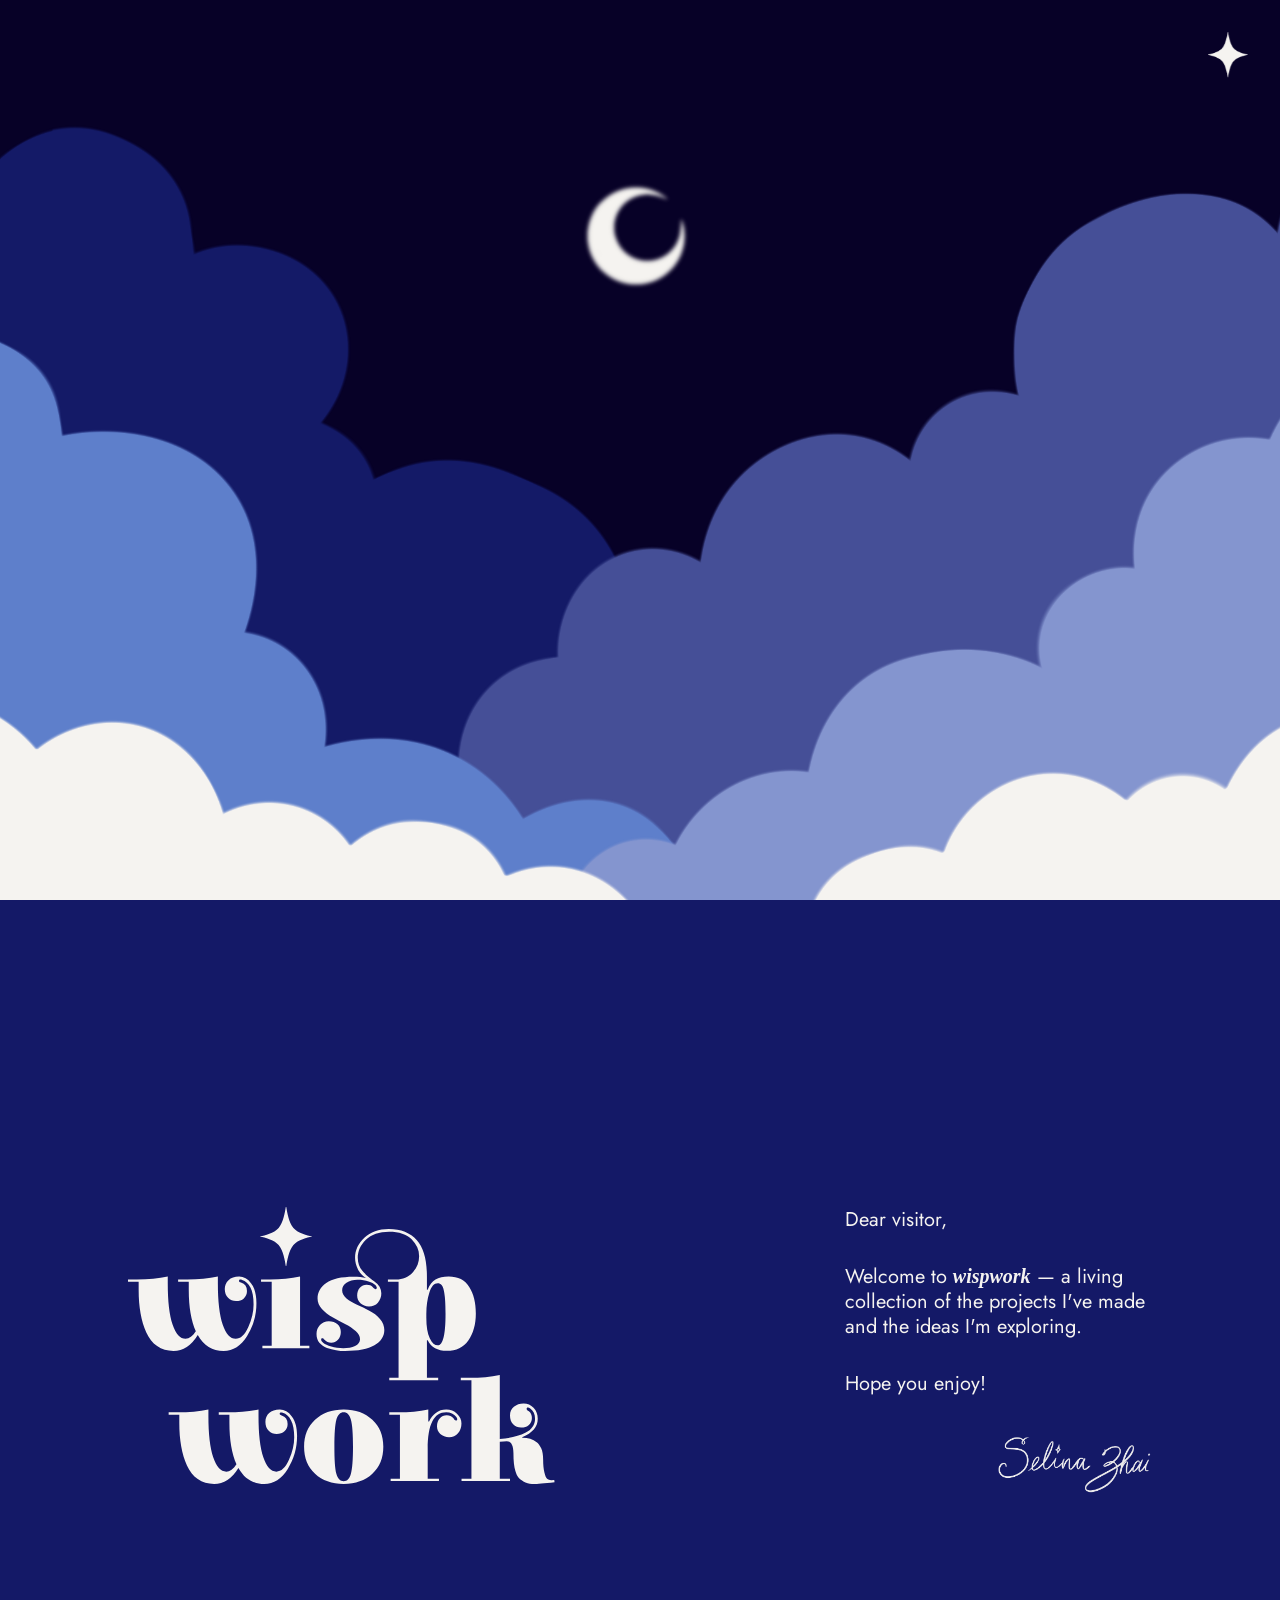
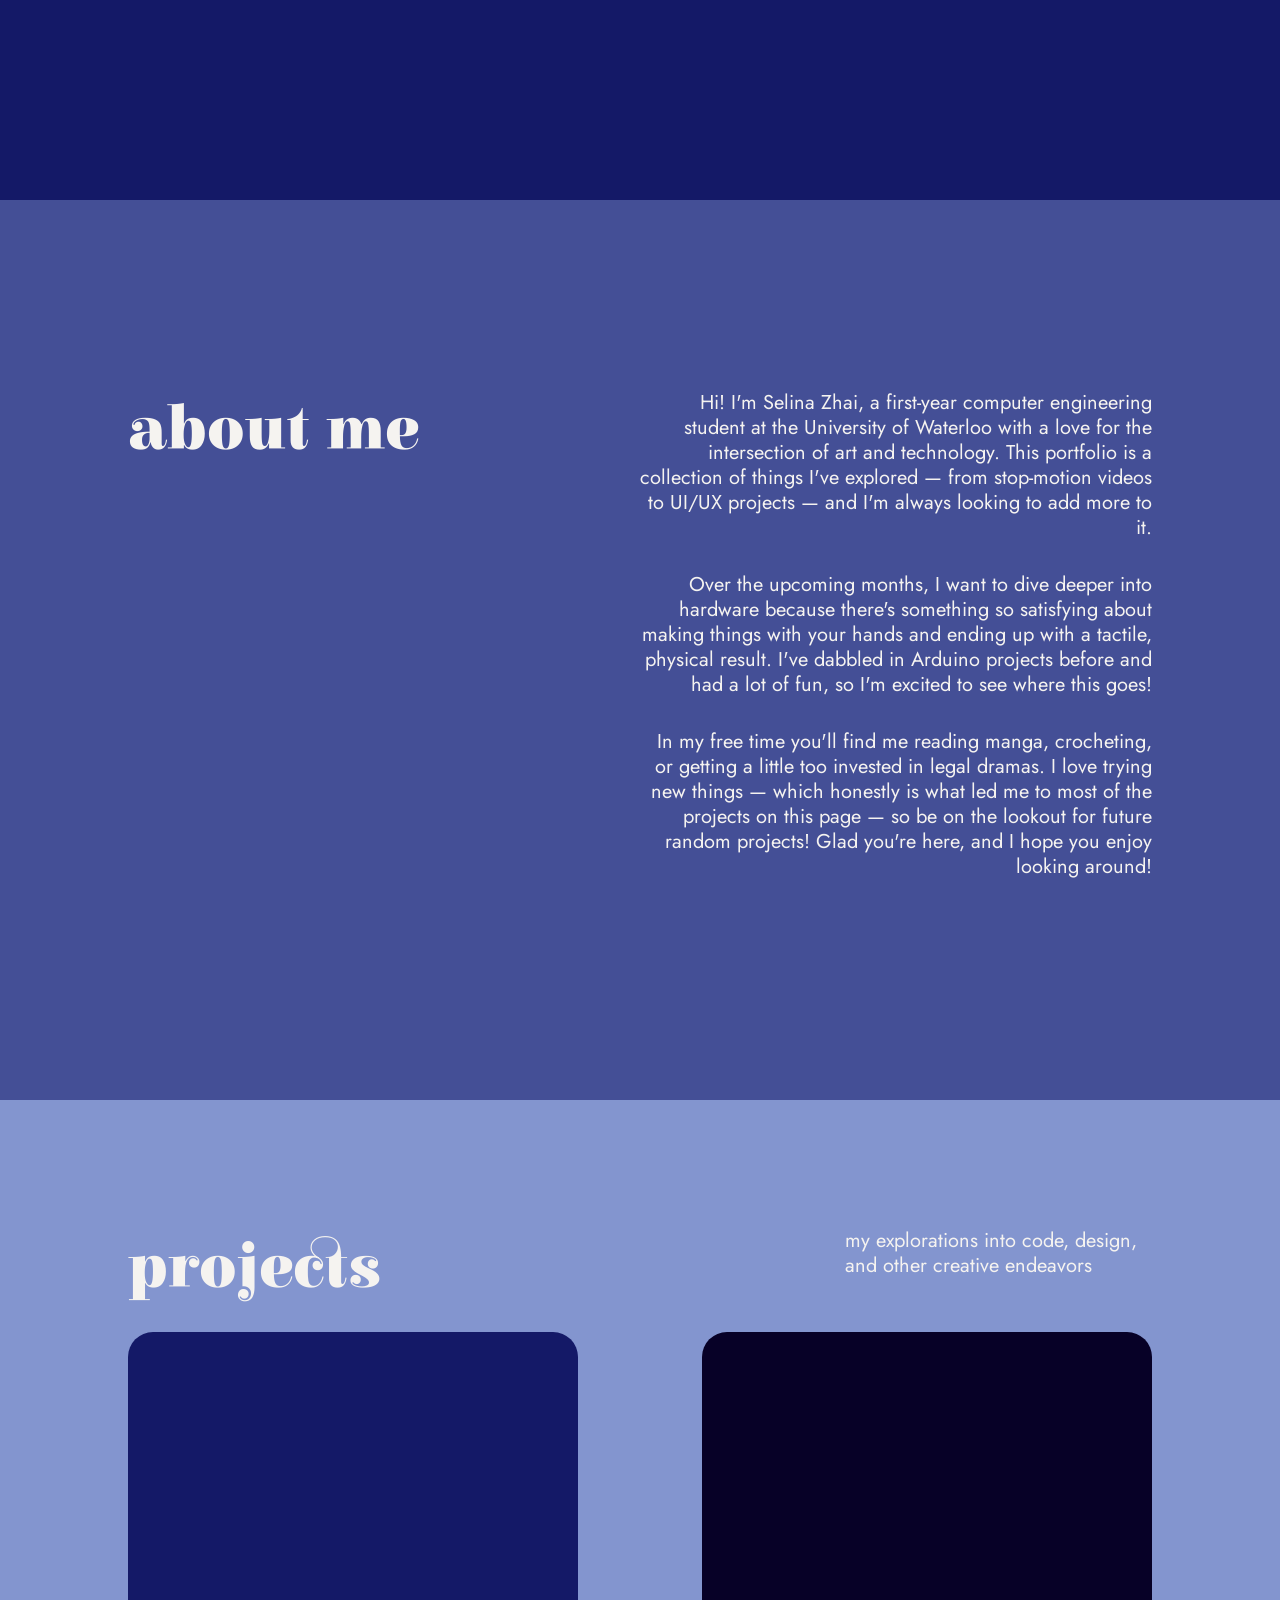
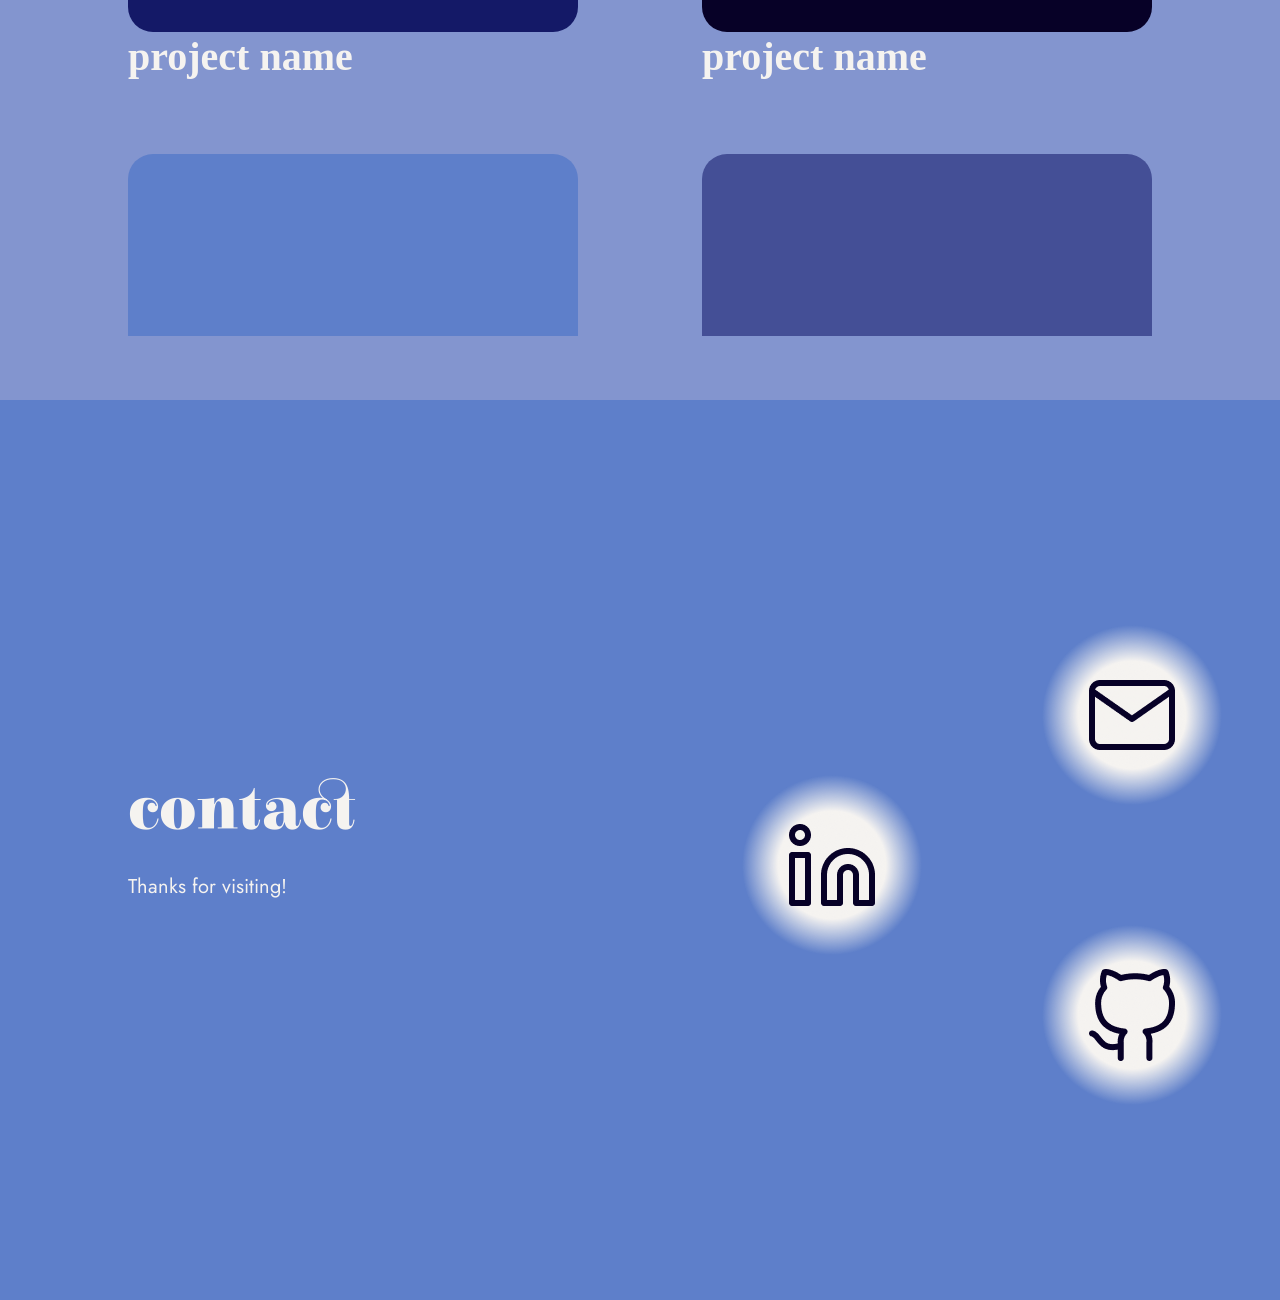
==== commit b8217a9b: "adding dropdown, glows, scroll animations" ====
--- a/index.html
+++ b/index.html
@@ -11,120 +11,136 @@
 
     </head>
     <body>
-        <main class="content">
-            <section id="landing">
-                <img src="assets/cloud-back-L.PNG">
-                <img src="assets/cloud-back-R.PNG">
-                <img src="assets/cloud-mid-L.PNG">
-                <img src="assets/cloud-mid-R.PNG">
-                <img src="assets/cloud-top-L.PNG">
-                <img src="assets/cloud-top-R.PNG"> 
-                <img src="assets/moon.png" style="width: 4%; height: auto; position: absolute; top: 20%; left: 50%; transform: translateX(-50%);">
-            </section>
+        <!--<section id="RANDOM ATTEMPTS">
             
-            <section id="home">
-                <a href="#home" class="sticky-home">
-                    <img src="assets/home-button.png" alt="home-button" title="home" style="width: 40px">
-                </a>
+        </section>-->
 
-                <div class="two-column7">
-                    <div>
-                        <img src="assets/wispwork.svg" alt="wispwork" style="width: 60%; height: auto;">
-                    </div>
-                    <div style="display: flex; flex-direction: column; justify-content: center;">
-                        <!-- I DONT LIKE THIS TOO MUCH ACTUALLY
-                            <h4>descr words thanks</h4>
-                        -->
-                        <p>Dear visitor,</p>
-                        <p>Welcome to <em style="font-family: serif;"><strong>wispwork</strong></em> &mdash; a living collection of the projects I've made and the ideas I'm exploring.</p>
-                        <p>Hope you enjoy!</p>
-                        <img src="assets/signature2.png" style="width: 50%; height: auto;" alt="signed, selina zhai" class="right">  
-                    </div>
+        <div class="dropdown">
+            <img class="dropbutton" id="star-menu" src="assets/menu-button.png" alt="hover-menu">
+            <div class="dropdown-content">
+                <a href="#landing">landing</a>
+                <a href="#home">home</a>
+                <a href="#about">about</a>
+                <a href="#projects">projects</a>
+                <a href="#contact">contact</a>
+            </div>
+        </div>
+
+        <section id="landing">
+            <img src="assets/placeholders/cloud-back-L.PNG">
+            <img src="assets/placeholders/cloud-back-R.PNG">
+            <img src="assets/placeholders/cloud-mid-L.PNG">
+            <img src="assets/placeholders/cloud-mid-R.PNG">
+            <img src="assets/placeholders/cloud-top-L.PNG">
+            <img src="assets/placeholders/cloud-top-R.PNG"> 
+            <!--<img src="assets/stars.PNG">-->
+            <!--<img src="assets/constell-lines.PNG">-->
+            <img id="moon" src="assets/moon.png"> <!--style="width: 4%; height: auto; position: absolute; top: 20%; left: 50%; transform: translateX(-50%);"-->
+        </section>
+        
+        <section id="home">
+            <div class="two-column7">
+                <div>
+                    <img src="assets/wispwork.svg" alt="wispwork" style="width: 60%; height: auto;">
                 </div>
-                
+                <div style="display: flex; flex-direction: column; justify-content: center;">
+                    <p>Dear visitor,</p>
+                    <p>Welcome to <em style="font-family: serif;"><strong>wispwork</strong></em> &mdash; a living collection of the projects I've made and the ideas I'm exploring.</p>
+                    <p>Hope you enjoy!</p>
+                    <img src="assets/signature2.png" style="width: 50%; height: auto;" alt="signed, selina zhai" class="right">  
+                </div>
+            </div>
+            
+        </section>
+
+        <section id="about">
+            <div class="two-column5">
+                <div class="left">
+                    <h2>about me</h2>
+                </div>
+                <div style="text-align: right;">
+                    <p>Hi! I'm Selina Zhai, a first-year computer engineering student at the University of Waterloo with a love for the intersection of art and technology. This portfolio is a collection of things I've explored — from stop-motion videos to UI/UX projects — and I'm always looking to add more to it.</p>
+                    
+                    <p>Over the upcoming months, I want to dive deeper into hardware because there's something so satisfying about making things with your hands and ending up with a tactile, physical result. I've dabbled in Arduino projects before and had a lot of fun, so I'm excited to see where this goes!</p>
+                    
+                    <p>In my free time you'll find me reading manga, crocheting, or getting a little too invested in legal dramas. I love trying new things — which honestly is what led me to most of the projects on this page — so be on the lookout for future random projects! Glad you're here, and I hope you enjoy looking around!</p>
+                </div>
+            </div>
+            
             </section>
 
-            <section id="about">
-                <div class="two-column5">
-                    <div class="left">
-                        <h2>about me</h2>
+        <section id="projects">
+            <div class="two-column7">
+                <div>
+                    <h2>projects</h2>
+                </div>
+                <div>
+                    <p>my explorations into code, design, and other creative endeavors</p>
+                </div>
+            </div>
+            
+            <div class="project-box project-scroll">
+                <a href="https://www.google.com" target="_blank">
+                    <div class="img-frame">
+                        <img src="assets/placeholder-bg/home.webp" alt="project thumbnail">
                     </div>
-                    <div style="text-align: right;">
-                        <p>Lorem ipsum dolor sit amet, consectetur adipiscing elit. Quisque a scelerisque ex, eu elementum elit. Nunc sed felis vitae massa venenatis vulputate ut vel lorem. Mauris sagittis auctor elit ac dignissim. Etiam ullamcorper sapien vel nibh tempus lacinia. Quisque semper arcu in ipsum rhoncus tincidunt. Maecenas finibus urna ut ipsum accumsan vehicula. Nam finibus est augue, non viverra mi scelerisque at. Sed ultricies faucibus ligula. Integer fermentum sodales fermentum. Curabitur elementum massa id turpis blandit, auctor sodales ligula bibendum.</p>
+                    <h4>project name</h4>
+                </a>
+                <a href="https://www.google.com" target="_blank">
+                    <div class="img-frame">
+                        <img src="assets/placeholder-bg/landing.webp" alt="project thumbnail">
                     </div>
+                    <h4>project name</h4>
+                </a>                    
+                <a href="https://www.google.com" target="_blank">
+                    <div class="img-frame">
+                        <img src="assets/placeholder-bg/contact.webp" alt="project thumbnail">
+                    </div>
+                    <h4>project name</h4>
+                </a>
+                <a href="https://www.google.com" target="_blank">
+                    <div class="img-frame">
+                        <img src="assets/placeholder-bg/about.webp" alt="project thumbnail">
+                    </div>
+                    <h4>project name</h4>
+                </a>
+            </div>
+        </section>
+
+        <section id="contact">
+            <div class="two-column6">
+                <div style="display: flex; flex-direction: column; justify-content: center;">
+                    <h2>contact</h2>
+                    <p>Thanks for visiting!</p>
                 </div>
-                
-                </section>
-
-            <section id="projects">
-                <div class="two-column7">
-                    <div>
-                        <h2>projects</h2>
-                    </div>
-                    <div>
-                        <p>my explorations into code, design, and other creative endeavors; <br>feel free to explore!</p>
-                    </div>
-                </div>
-                
-                <div class="two-column5 project-scroll">
-                    <div class="left">
+                <div> 
+                    <div class="three-by-three">
+                        <div></div>
+                        <div></div>
                         <div>
-                            <img src="https://placehold.co/500x300" alt="project thumbnail">
-                            <h4>project name</h4>
+                            <a href="mailto:zhaiselina@gmail.com">
+                                <img class="icon" src="assets/email.png" alt="mail" title="email me!">
+                            </a>                                
                         </div>
                         <div>
-                            <img src="https://placehold.co/500x300" alt="project thumbnail">
-                            <h4>project name</h4>
-                        </div>                        
-                    </div>
-                    <div class="right">
+                            <a href="https://www.linkedin.com/in/selina-zhai/" target="_blank">
+                                <img class="icon" src="assets/linkedin.png" alt="linkedin" title="check out my linkedin">
+                            </a>                                
+                        </div>
+                        <div></div>
+                        <div></div>
+                        <div></div>
+                        <div></div>
                         <div>
-                            <img src="https://placehold.co/500x300" alt="project thumbnail">
-                            <h4>project name</h4>
-                        </div>
-                        <div>
-                            <img src="https://placehold.co/500x300" alt="project thumbnail">
-                            <h4>project name</h4>
+                            <a href="https://github.com/swqz828" target="_blank">
+                                <img class="icon" src="assets/github.png" alt="github" title="browse my github projects">
+                            </a>                                
                         </div>
                     </div>
                 </div>
-                
-            </section>
+            </div>
+        </section>
 
-            <section id="contact">
-                <div class="two-column6">
-                    <div style="display: flex; flex-direction: column; justify-content: center;">
-                        <h2>contact</h2>
-                        <p>Thanks for visiting!</p>
-                    </div>
-                    <div> 
-                        <div class="three-by-three">
-                            <div></div>
-                            <div></div>
-                            <div>
-                                <a href="mailto:zhaiselina@gmail.com">
-                                    <img src=https://placehold.co/150 alt="mail" title="email me!">
-                                </a>                                
-                            </div>
-                            <div>
-                                <a href="https://www.linkedin.com/in/selina-zhai/" target="_blank">
-                                    <img src=https://placehold.co/150 alt="linkedin" title="check out my linkedin">
-                                </a>                                
-                            </div>
-                            <div></div>
-                            <div></div>
-                            <div></div>
-                            <div></div>
-                            <div>
-                                <a href="https://github.com/swqz828" target="_blank">
-                                    <img src=https://placehold.co/150 alt="github" title="browse my github projects">
-                                </a>                                
-                            </div>
-                        </div>
-                    </div>
-                </div>
-                
-            </section>
-        </main>
+        <script src="script.js"></script>
     </body>
 </html>
--- a/styles.css
+++ b/styles.css
@@ -5,23 +5,23 @@
     margin: 0;
 }
 
+html {
+    overflow-y: scroll; 
+    scroll-snap-type: y mandatory;
+    scroll-behavior: smooth;
+
+    scrollbar-width: none;    
+}
+
+html::-webkit-scrollbar {
+    display: none;
+    width: 0; 
+}
+
 body {
-    margin: 0%;
+    margin: 0;
     color: #f5f3f0;
     background-color: #070127;
-}
-
-body::-webkit-scrollbar {
-    display: none;
-}
-
-.content {
-    width: 80%; 
-    height: 100%; 
-    margin: 0 auto;
-
-    /**CHANGE LATER BECAUSE IT ONLY REALLY WORKS (PROPERLY) FOR A CERTAIN SCREEN SIZE**/
-    max-width: 2560px; 
 }
 
 section {
@@ -29,10 +29,68 @@
     background-size: cover;
     background-position: center; 
     background-repeat: no-repeat;
+
+    scroll-snap-align: start;
+}
+
+.dropbutton {
+    width: 40px;
+    padding-bottom: 20px;
+    display: block;
+}
+
+.dropdown {
+    position: fixed; 
+    top: 2rem;
+    right: 2rem;
+    z-index: 999;
+
+    display: inline-block;
+}
+
+.dropdown-content {
+    display: none; 
+    position: absolute; 
+    right: 0; 
+    min-width: 100px; 
+    z-index: 1;
+    
+    font-size: 1.25em;
+}
+
+.dropdown-content a {
+    color: #f5f3f0; 
+    padding: 8px 0 8px 8px;
+    text-decoration: none;
+    display: block; 
+    text-align: right;
+}
+
+.dropdown-content a:hover {
+    color: #f5f3f0;
+    font-weight: bold;
+    font-size: 1.3em; 
+}
+
+.dropdown:hover .dropdown-content {
+    display: block; 
+}
+
+.dropdown:hover .dropbutton {
+    filter: drop-shadow(0 0 12px #f5f3f0); /**offset-x, offset-y, blur-radius, color **/
+}
+
+@keyframes glow {
+    from {
+        filter: drop-shadow(0 0 0 #f5f3f0);
+    }
+    to {
+        filter: drop-shadow(0 0 12px #f5f3f0);
+    }
 }
 
 #landing {
-    background-image: url('placeholder-bg/landing.webp');
+    background-image: url('assets/placeholder-bg/landing.webp');
 
     position: relative; 
     overflow: hidden;
@@ -42,9 +100,16 @@
     position: absolute; 
     bottom: 0; 
     width: 100%;
+    height: 100%; 
+    object-fit: cover;
 
     /**controls stacking order -- appears below most things (max: 1000)**/
     z-index: 1;
+}
+
+#moon {
+    /** name, duration, timing, iteration-count **/
+    animation: glow 2s ease-in-out infinite alternate;
 }
 
 #home, #about, #contact {
@@ -54,24 +119,15 @@
 }
 
 #home {
-    background-image: url('placeholder-bg/home.webp');
-}
-
-.sticky-home {
-    position: fixed;
-    top: 2rem;
-    right: 2rem; 
-    left: unset; 
-    
-    z-index: 999;
+    background-image: url('assets/placeholder-bg/home.webp');
 }
 
 #about {
-    background-image: url('placeholder-bg/about.webp');
+    background-image: url('assets/placeholder-bg/about.webp');
 }
 
 #projects {
-    background-image: url('placeholder-bg/projects.webp');
+    background-image: url('assets/placeholder-bg/projects.webp');
 
     padding: 10% 0 5% 0;
 
@@ -84,11 +140,19 @@
     box-sizing: border-box; 
 }
 
+.project-box {
+    margin: 0 10%;
+    display: flex;
+    flex-direction: row;
+    flex-wrap: wrap; 
+    justify-content: space-between;
+    row-gap: 2rem;
+}
+
 .project-scroll {
     overflow-y: scroll; 
 
     min-height: 0;
-
     /**takes up leftover height after header**/
     flex: 1; 
 }
@@ -97,11 +161,58 @@
     display: none;
 }
 
+.project-box a {
+    text-decoration: none;
+    color: #f5f3f0;
+}
+
+.img-frame {
+    flex: 0 1 calc(33.333% - 1rem);
+    width: 450px;
+    height: 300px; 
+    overflow: hidden; 
+    border-radius: 25px;
+}
+
+.img-frame img {
+    width: 100%; 
+    height: 100%; 
+    object-fit: cover;
+    display: block;
+}
+
 #contact {
-    background-image: url('placeholder-bg/contact.webp');
-}
-
-/**currently center is NOT used**/
+    background-image: url('assets/placeholder-bg/contact.webp');
+}
+
+.icon:hover {
+    filter: drop-shadow(0 0 20px #f5f3f0); /**offset-x, offset-y, blur-radius, color **/
+}
+
+.two-column7 {
+    margin: 0 10%;
+    display: grid; 
+    grid-template-columns: 70% auto;
+}
+
+.two-column6 {
+    margin: 0 10%;
+    display: grid; 
+    grid-template-columns: 60% auto;
+}
+
+.two-column5 {
+    margin: 0 10%;
+    display: grid; 
+    grid-template-columns: 50% auto;
+}
+
+.three-by-three {
+    display: grid; 
+    grid-template-columns: repeat(3, 150px); 
+    grid-template-rows: repeat(3, 150px); 
+}
+
 .center {
     display: block; 
     margin-left: auto;
@@ -118,29 +229,6 @@
     display: block; 
     margin-left: auto;
     margin-right: 0;
-}
-
-.two-column7 {
-    margin: 0 10%;
-    display: grid; 
-    grid-template-columns: 70% auto;
-}
-
-.two-column6 {
-    margin: 0 10%;
-    display: grid; 
-    grid-template-columns: 60% auto;
-}
-
-.two-column5 {
-    margin: 0 10%;
-    display: grid; 
-    grid-template-columns: 50% auto;
-}
-
-.three-by-three {
-    display: grid; 
-    grid-template-columns: repeat(3, 1fr); 
 }
 
 h1, h2 {
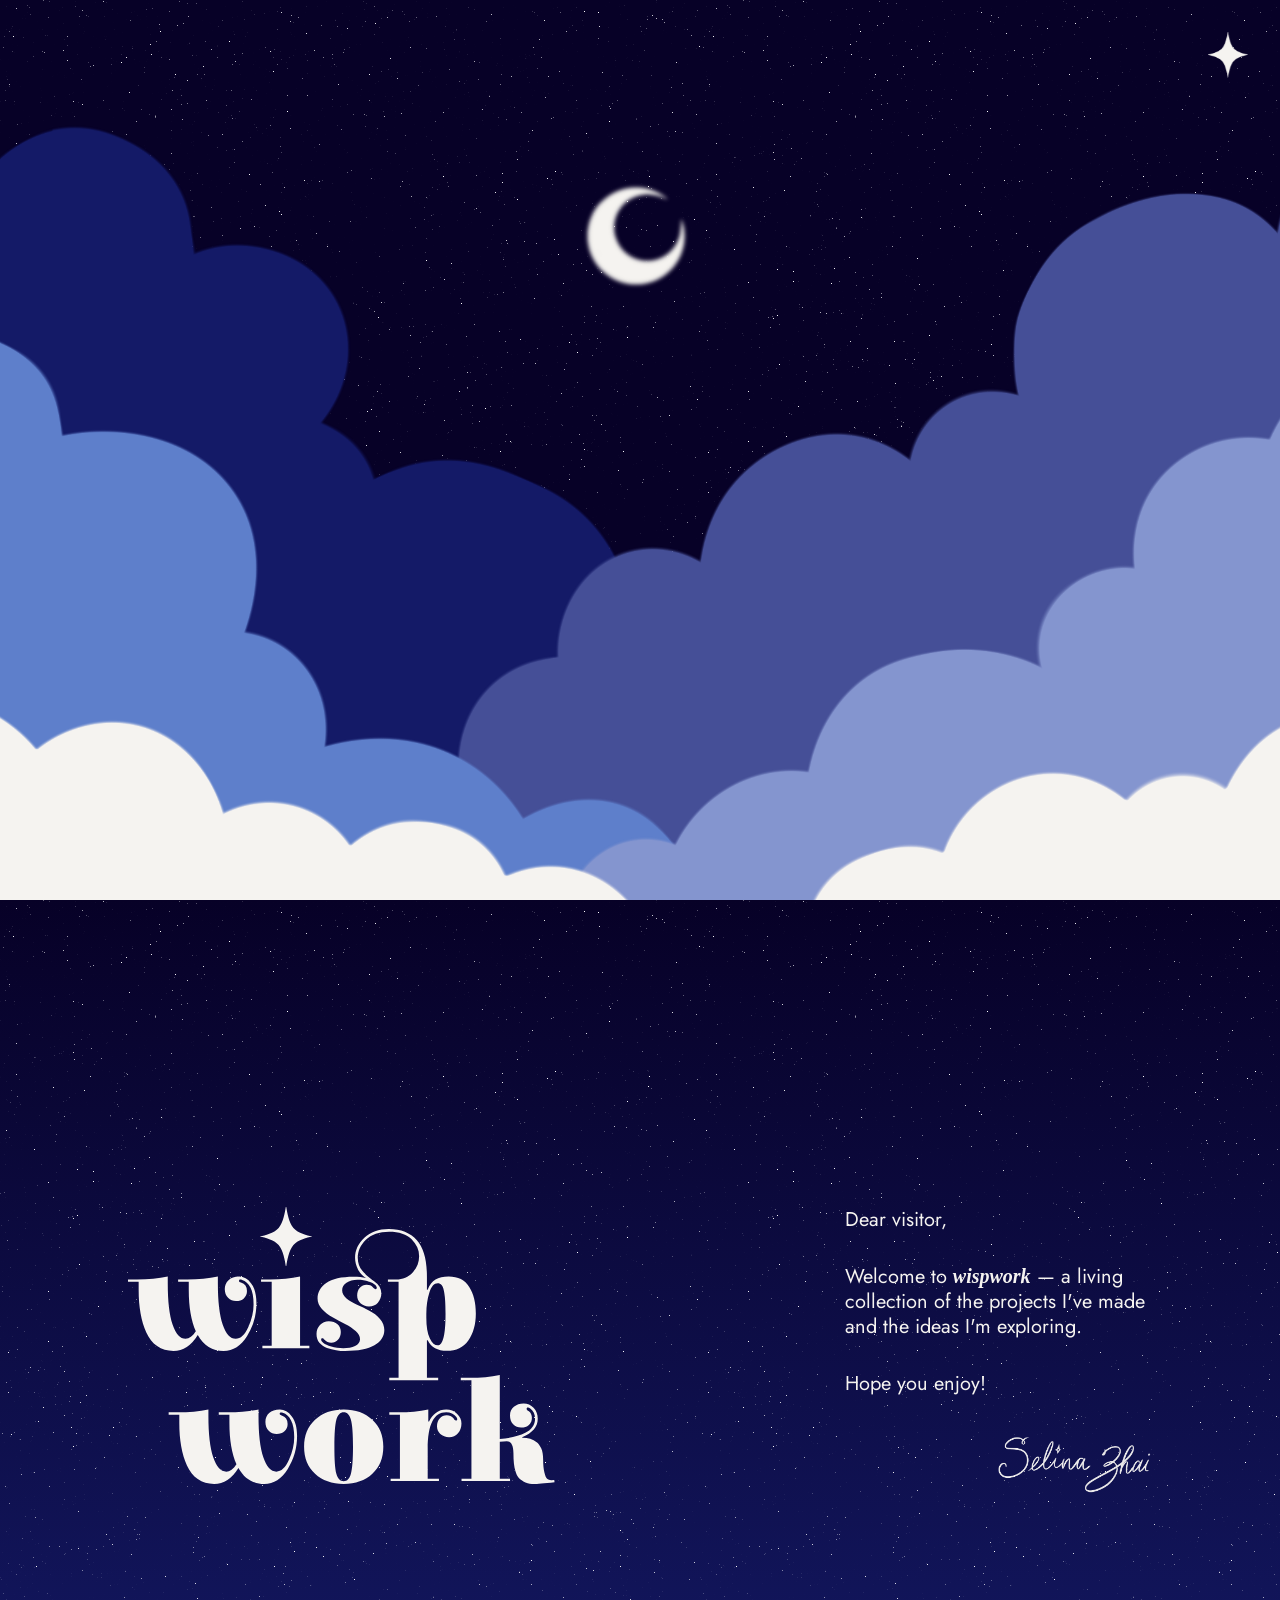
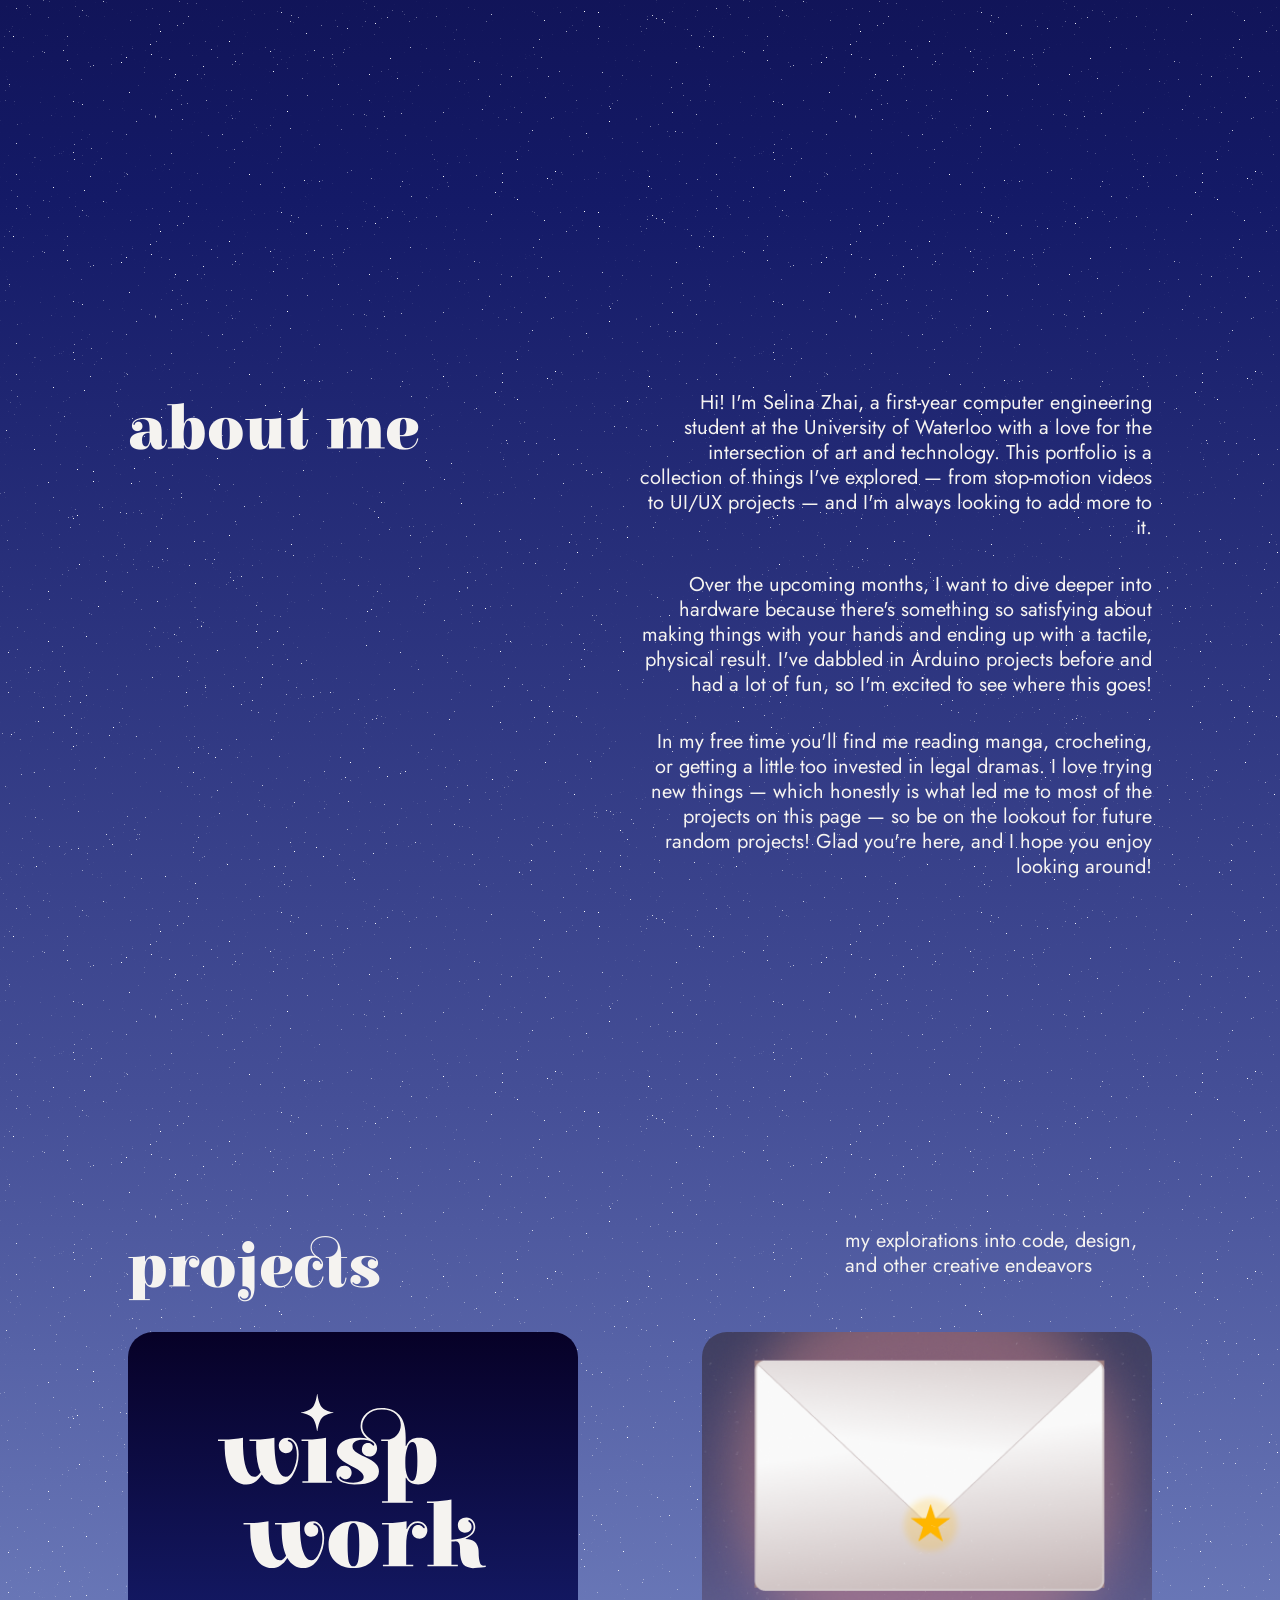
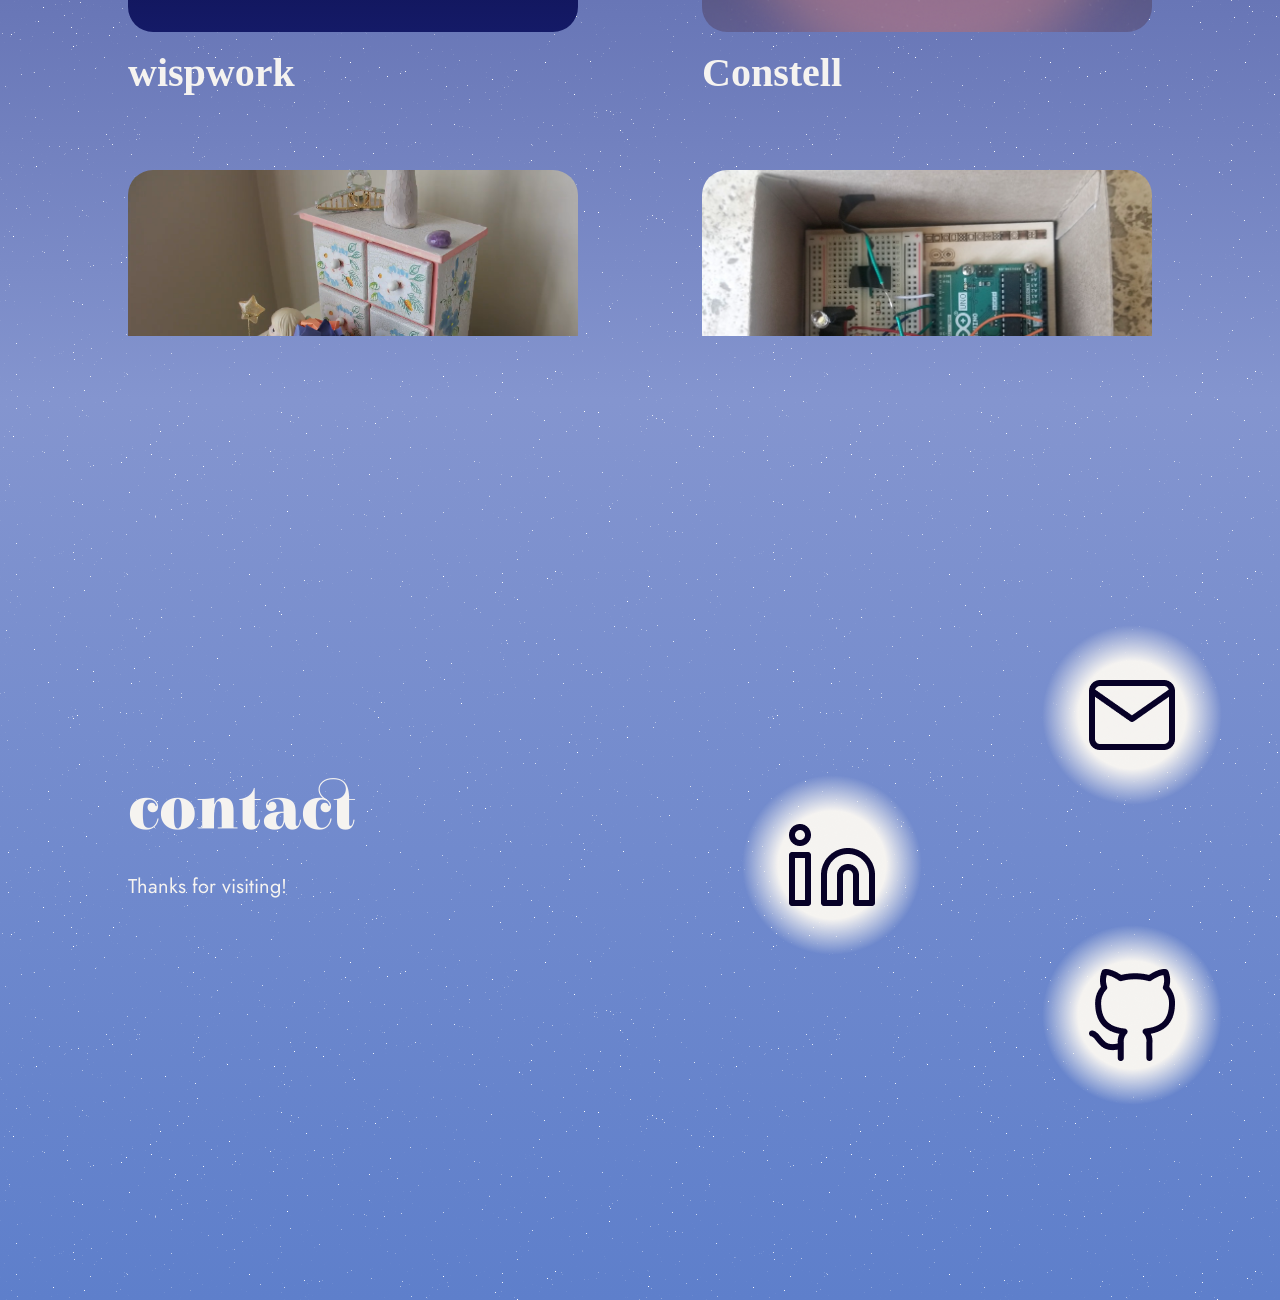
==== commit de1a8593: "adding project links, gradients, texture" ====
--- a/index.html
+++ b/index.html
@@ -80,29 +80,29 @@
             </div>
             
             <div class="project-box project-scroll">
-                <a href="https://www.google.com" target="_blank">
+                <a href="https://zhaiselina.vercel.app/" target="_blank">
+                    <div class="img-frame wispwork-card">
+                        <img src="assets/wispwork.svg" alt="wispwork thumbnail">
+                    </div>
+                    <h4>wispwork</h4>
+                </a>
+                <a href="https://www.figma.com/proto/TnKfi3vHMEMnFxaYy5TeNc/Protothon-2026-Design-File?page-id=0%3A1&node-id=89-1211&p=f&viewport=347%2C87%2C0.08&t=Hh6qp24PVg3h3sUT-1&scaling=scale-down&content-scaling=fixed&starting-point-node-id=132%3A1541&show-proto-sidebar=1" target="_blank">
                     <div class="img-frame">
-                        <img src="assets/placeholder-bg/home.webp" alt="project thumbnail">
+                        <img src="assets/constell.png" alt="constell thumbnail">
                     </div>
-                    <h4>project name</h4>
+                    <h4>Constell</h4>
+                </a>                    
+                <a href="https://drive.google.com/file/d/1gu8AVbSDuPHUp9mSJ7cabjxvF_j5K9hY/view?usp=drive_link" target="_blank">
+                    <div class="img-frame">
+                        <img src="assets/paper-cranes.png" alt="paper cranes thumbnail" style="height: 120%; width: auto;">
+                    </div>
+                    <h4>Paper Cranes</h4>
                 </a>
-                <a href="https://www.google.com" target="_blank">
+                <a href="https://docs.google.com/document/d/1DjAdoKcySpJcq-0V7NqdQ6ZD92IdnKGwHJMeXiFV6_s/edit?usp=sharing" target="_blank">
                     <div class="img-frame">
-                        <img src="assets/placeholder-bg/landing.webp" alt="project thumbnail">
+                        <img src="assets/productivity-alarm.png" alt="productivity alarm thumbnail">
                     </div>
-                    <h4>project name</h4>
-                </a>                    
-                <a href="https://www.google.com" target="_blank">
-                    <div class="img-frame">
-                        <img src="assets/placeholder-bg/contact.webp" alt="project thumbnail">
-                    </div>
-                    <h4>project name</h4>
-                </a>
-                <a href="https://www.google.com" target="_blank">
-                    <div class="img-frame">
-                        <img src="assets/placeholder-bg/about.webp" alt="project thumbnail">
-                    </div>
-                    <h4>project name</h4>
+                    <h4>Productivity Alarm</h4>
                 </a>
             </div>
         </section>
--- a/styles.css
+++ b/styles.css
@@ -28,9 +28,11 @@
     height: 100vh; 
     background-size: cover;
     background-position: center; 
-    background-repeat: no-repeat;
 
     scroll-snap-align: start;
+
+    background-size: 700px 700px, cover;
+    background-repeat: repeat, no-repeat;
 }
 
 .dropbutton {
@@ -90,7 +92,7 @@
 }
 
 #landing {
-    background-image: url('assets/placeholder-bg/landing.webp');
+    background-image: url('assets/stars.svg'), url('assets/placeholder-bg/landing.webp');
 
     position: relative; 
     overflow: hidden;
@@ -119,15 +121,15 @@
 }
 
 #home {
-    background-image: url('assets/placeholder-bg/home.webp');
+    background-image: url('assets/stars.svg'), linear-gradient(to bottom, #070127, #141A67);
 }
 
 #about {
-    background-image: url('assets/placeholder-bg/about.webp');
+    background-image: url('assets/stars.svg'), linear-gradient(to bottom, #141A67, #454F97);
 }
 
 #projects {
-    background-image: url('assets/placeholder-bg/projects.webp');
+    background-image: url('assets/stars.svg'), linear-gradient(to bottom, #454F97, #8495CF);
 
     padding: 10% 0 5% 0;
 
@@ -172,6 +174,7 @@
     height: 300px; 
     overflow: hidden; 
     border-radius: 25px;
+    margin-bottom: 1rem;
 }
 
 .img-frame img {
@@ -181,8 +184,21 @@
     display: block;
 }
 
+.wispwork-card {
+    background: linear-gradient(to bottom, #070127, #141A67);
+    display: flex; 
+    align-items: center; 
+    justify-content: center;
+}
+
+.wispwork-card img {
+    width: 60%; 
+    height: auto; 
+    object-fit: unset; /**overrides the "object-fit: cover" from earlier**/
+}
+
 #contact {
-    background-image: url('assets/placeholder-bg/contact.webp');
+    background-image: url('assets/stars.svg'), linear-gradient(to bottom, #8495CF, #5E7FCB);
 }
 
 .icon:hover {
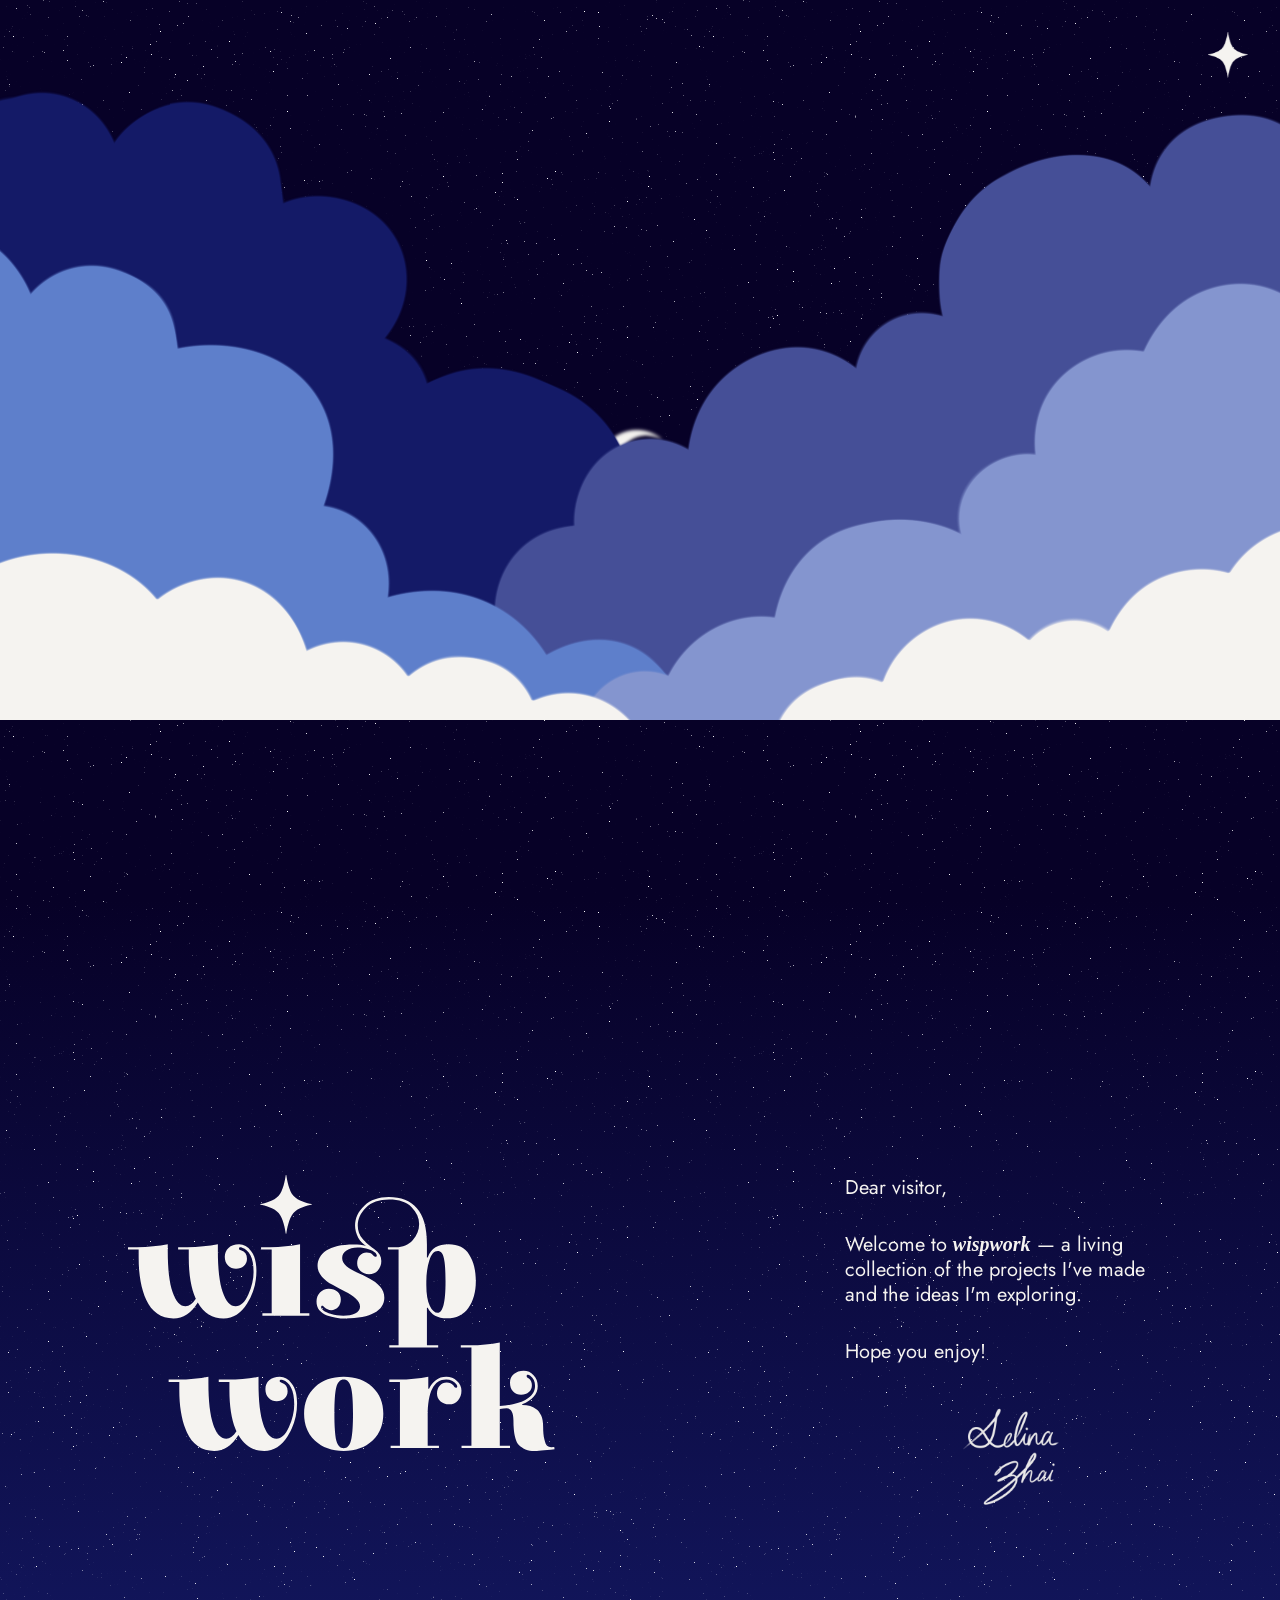
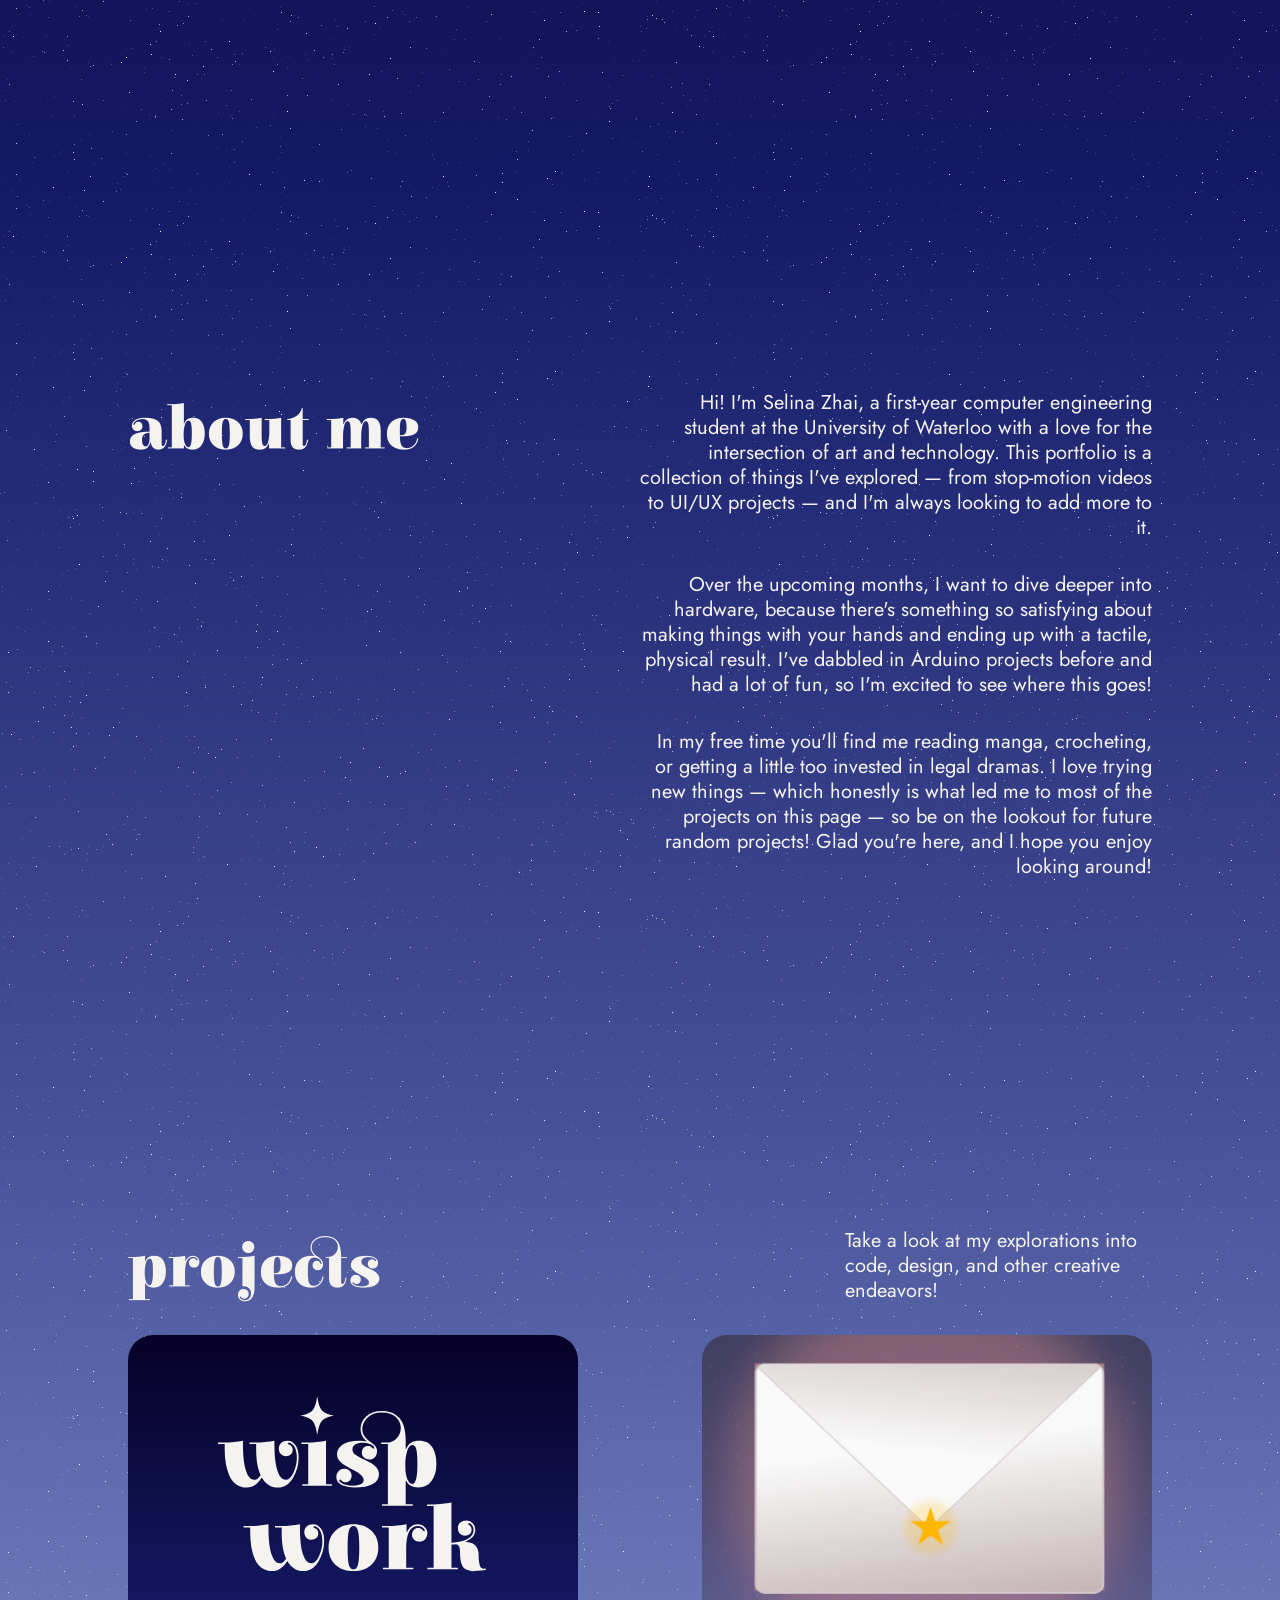
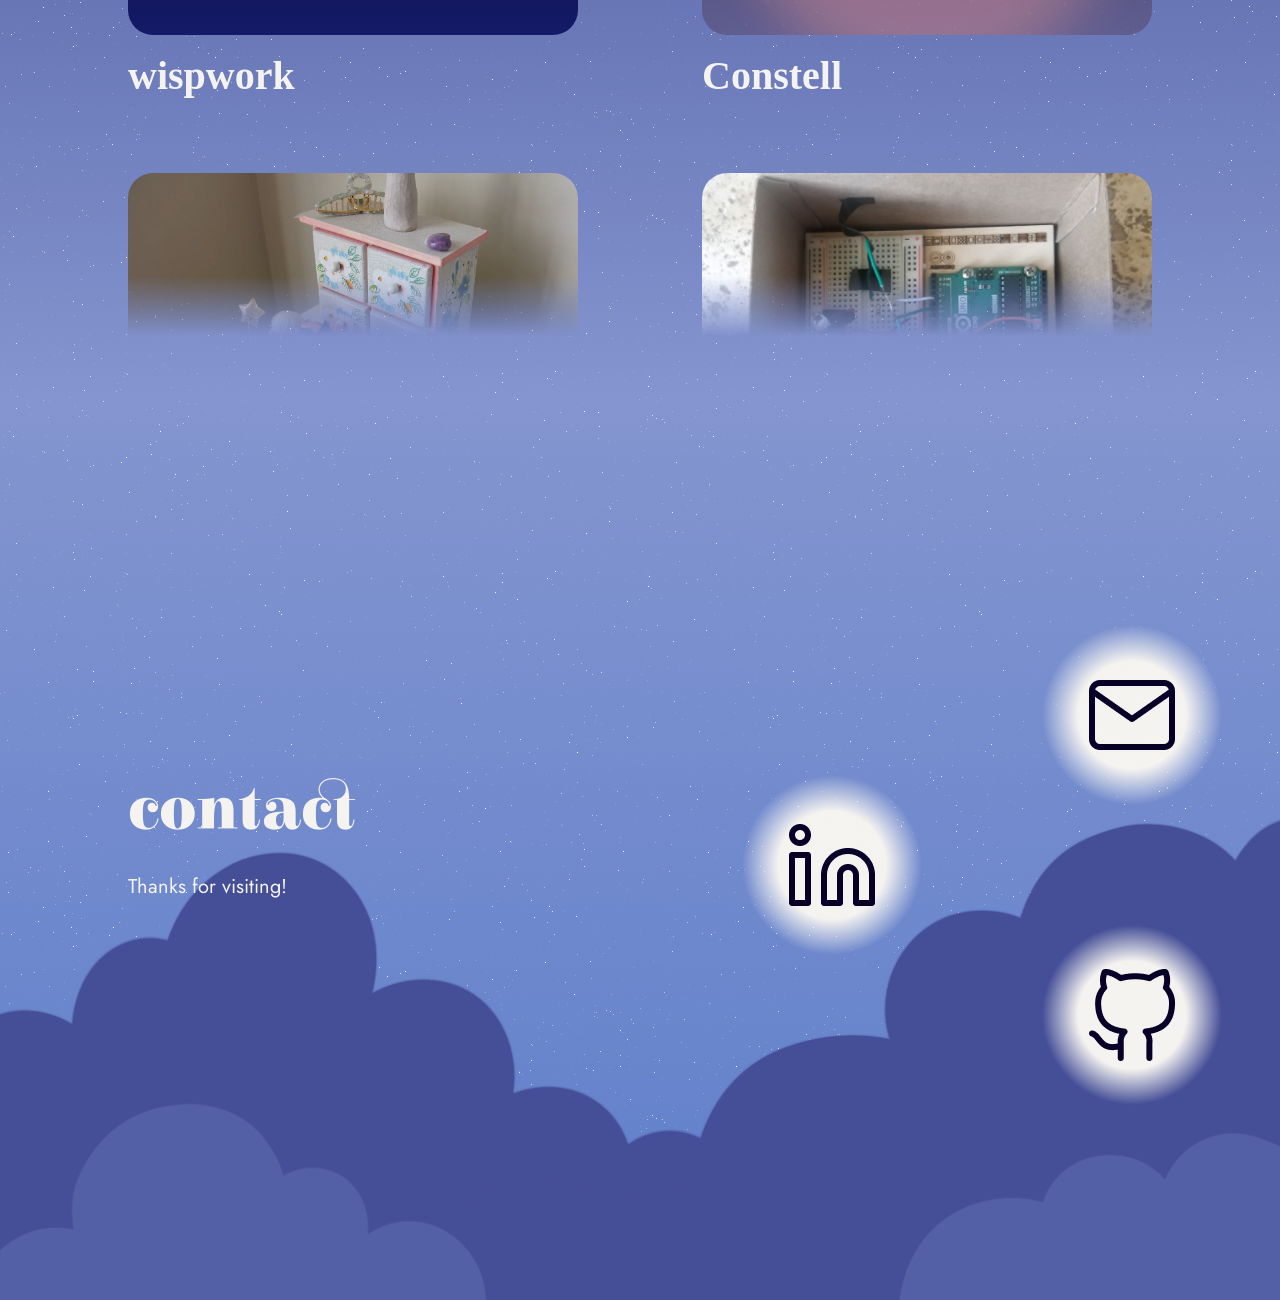
==== commit b4dee8bc: "adding cloud effects, gradient edge for project scroll; cleaning up code, adding custom variables to" ====
--- a/index.html
+++ b/index.html
@@ -8,13 +8,9 @@
         <link rel="icon" href="assets/logo.png" />
         <link rel="stylesheet" href="styles.css">
         <link href="https://fonts.googleapis.com/css2?family=Elsie+Swash+Caps:wght@400;900&family=Jost:wght@300;400;600&family=Katibeh&display=swap" rel="stylesheet">
-
     </head>
     <body>
-        <!--<section id="RANDOM ATTEMPTS">
-            
-        </section>-->
-
+        <!--dropdown for navigation links; pages appear on hover-->
         <div class="dropdown">
             <img class="dropbutton" id="star-menu" src="assets/menu-button.png" alt="hover-menu">
             <div class="dropdown-content">
@@ -26,56 +22,64 @@
             </div>
         </div>
 
-        <section id="landing">
+        <!--clouds in a separate div to set apart from the rest of the content-->
+        <div id="clouds"> <!--placeholders; better illustrated assets to be added-->
             <img src="assets/placeholders/cloud-back-L.PNG">
             <img src="assets/placeholders/cloud-back-R.PNG">
             <img src="assets/placeholders/cloud-mid-L.PNG">
             <img src="assets/placeholders/cloud-mid-R.PNG">
             <img src="assets/placeholders/cloud-top-L.PNG">
-            <img src="assets/placeholders/cloud-top-R.PNG"> 
-            <!--<img src="assets/stars.PNG">-->
-            <!--<img src="assets/constell-lines.PNG">-->
-            <img id="moon" src="assets/moon.png"> <!--style="width: 4%; height: auto; position: absolute; top: 20%; left: 50%; transform: translateX(-50%);"-->
+            <img src="assets/placeholders/cloud-top-R.PNG">             
+        </div>
+
+        <section id="landing">
+            <img id="moon" src="assets/moon.png">
         </section>
         
         <section id="home">
-            <div class="two-column7">
-                <div>
-                    <img src="assets/wispwork.svg" alt="wispwork" style="width: 60%; height: auto;">
-                </div>
-                <div style="display: flex; flex-direction: column; justify-content: center;">
-                    <p>Dear visitor,</p>
-                    <p>Welcome to <em style="font-family: serif;"><strong>wispwork</strong></em> &mdash; a living collection of the projects I've made and the ideas I'm exploring.</p>
-                    <p>Hope you enjoy!</p>
-                    <img src="assets/signature2.png" style="width: 50%; height: auto;" alt="signed, selina zhai" class="right">  
+            <!--content div to make sure written content appears above clouds and cloud animations-->
+            <div class="section-content">
+                <div class="two-column7">
+                    <div>
+                        <img src="assets/wispwork.svg" alt="wispwork" style="width: 60%; height: auto;">
+                    </div>
+                    
+                    <div style="display: flex; flex-direction: column; justify-content: center;">
+                        <p>Dear visitor,</p>
+                        <p>Welcome to <em style="font-family: serif;"><strong>wispwork</strong></em> &mdash; a living collection of the projects I've made and the ideas I'm exploring.</p>
+                        <p>Hope you enjoy!</p>
+                        <img src="assets/signature.png" style="width: 75%; height: auto;" alt="signed, selina zhai" class="right">  
+                    </div>
                 </div>
             </div>
-            
         </section>
 
         <section id="about">
-            <div class="two-column5">
-                <div class="left">
-                    <h2>about me</h2>
-                </div>
-                <div style="text-align: right;">
-                    <p>Hi! I'm Selina Zhai, a first-year computer engineering student at the University of Waterloo with a love for the intersection of art and technology. This portfolio is a collection of things I've explored — from stop-motion videos to UI/UX projects — and I'm always looking to add more to it.</p>
-                    
-                    <p>Over the upcoming months, I want to dive deeper into hardware because there's something so satisfying about making things with your hands and ending up with a tactile, physical result. I've dabbled in Arduino projects before and had a lot of fun, so I'm excited to see where this goes!</p>
-                    
-                    <p>In my free time you'll find me reading manga, crocheting, or getting a little too invested in legal dramas. I love trying new things — which honestly is what led me to most of the projects on this page — so be on the lookout for future random projects! Glad you're here, and I hope you enjoy looking around!</p>
+            <div class="section-content">
+                <div class="two-column5">
+                    <div class="left">
+                        <h2>about me</h2>
+                    </div>
+
+                    <div style="text-align: right;">
+                        <p>Hi! I'm Selina Zhai, a first-year computer engineering student at the University of Waterloo with a love for the intersection of art and technology. This portfolio is a collection of things I've explored — from stop-motion videos to UI/UX projects — and I'm always looking to add more to it.</p>
+                        
+                        <p>Over the upcoming months, I want to dive deeper into hardware, because there's something so satisfying about making things with your hands and ending up with a tactile, physical result. I've dabbled in Arduino projects before and had a lot of fun, so I'm excited to see where this goes!</p>
+                        
+                        <p>In my free time you'll find me reading manga, crocheting, or getting a little too invested in legal dramas. I love trying new things — which honestly is what led me to most of the projects on this page — so be on the lookout for future random projects! Glad you're here, and I hope you enjoy looking around!</p>
+                    </div>
                 </div>
             </div>
-            
-            </section>
+        </section>
 
         <section id="projects">
             <div class="two-column7">
                 <div>
                     <h2>projects</h2>
                 </div>
+
                 <div>
-                    <p>my explorations into code, design, and other creative endeavors</p>
+                    <p>Take a look at my explorations into code, design, and other creative endeavors!</p>
                 </div>
             </div>
             
@@ -86,18 +90,21 @@
                     </div>
                     <h4>wispwork</h4>
                 </a>
+                
                 <a href="https://www.figma.com/proto/TnKfi3vHMEMnFxaYy5TeNc/Protothon-2026-Design-File?page-id=0%3A1&node-id=89-1211&p=f&viewport=347%2C87%2C0.08&t=Hh6qp24PVg3h3sUT-1&scaling=scale-down&content-scaling=fixed&starting-point-node-id=132%3A1541&show-proto-sidebar=1" target="_blank">
                     <div class="img-frame">
                         <img src="assets/constell.png" alt="constell thumbnail">
                     </div>
                     <h4>Constell</h4>
-                </a>                    
+                </a>
+
                 <a href="https://drive.google.com/file/d/1gu8AVbSDuPHUp9mSJ7cabjxvF_j5K9hY/view?usp=drive_link" target="_blank">
                     <div class="img-frame">
                         <img src="assets/paper-cranes.png" alt="paper cranes thumbnail" style="height: 120%; width: auto;">
                     </div>
                     <h4>Paper Cranes</h4>
                 </a>
+                
                 <a href="https://docs.google.com/document/d/1DjAdoKcySpJcq-0V7NqdQ6ZD92IdnKGwHJMeXiFV6_s/edit?usp=sharing" target="_blank">
                     <div class="img-frame">
                         <img src="assets/productivity-alarm.png" alt="productivity alarm thumbnail">
@@ -108,36 +115,48 @@
         </section>
 
         <section id="contact">
-            <div class="two-column6">
-                <div style="display: flex; flex-direction: column; justify-content: center;">
-                    <h2>contact</h2>
-                    <p>Thanks for visiting!</p>
-                </div>
-                <div> 
-                    <div class="three-by-three">
-                        <div></div>
-                        <div></div>
-                        <div>
-                            <a href="mailto:zhaiselina@gmail.com">
-                                <img class="icon" src="assets/email.png" alt="mail" title="email me!">
-                            </a>                                
-                        </div>
-                        <div>
-                            <a href="https://www.linkedin.com/in/selina-zhai/" target="_blank">
-                                <img class="icon" src="assets/linkedin.png" alt="linkedin" title="check out my linkedin">
-                            </a>                                
-                        </div>
-                        <div></div>
-                        <div></div>
-                        <div></div>
-                        <div></div>
-                        <div>
-                            <a href="https://github.com/swqz828" target="_blank">
-                                <img class="icon" src="assets/github.png" alt="github" title="browse my github projects">
-                            </a>                                
+            <!--different div name because these clouds are styled differently from the parallax ones above-->         
+            <div id="bottom-clouds"> 
+                <img class="cloud-left" src="assets/placeholders/cloud-contact-L.PNG">
+                <img class="cloud-right" src="assets/placeholders/cloud-contact-R.PNG"> 
+                <img class="accents" src="assets/placeholders/cloud-contact-sL.PNG" style="bottom: -60px;">
+                <img class="accents" src="assets/placeholders/cloud-contact-sR.PNG" style="bottom: -60px;">
+            </div>
+            
+            <div class="section-content">
+                <div class="two-column6">
+                    <div style="display: flex; flex-direction: column; justify-content: center;">
+                        <h2>contact</h2>
+                        <p>Thanks for visiting!</p>
+                    </div>
+
+                    <!--grid to arrange the 3 contact bubbles in a triangle-->
+                    <div> 
+                        <div class="three-by-three">
+                            <div></div>
+                            <div></div>
+                            <div>
+                                <a href="mailto:zhaiselina@gmail.com">
+                                    <img class="icon" src="assets/email.png" alt="mail" title="email me!">
+                                </a>                                
+                            </div>
+                            <div>
+                                <a href="https://www.linkedin.com/in/selina-zhai/" target="_blank">
+                                    <img class="icon" src="assets/linkedin.png" alt="linkedin" title="check out my linkedin">
+                                </a>                                
+                            </div>
+                            <div></div>
+                            <div></div>
+                            <div></div>
+                            <div></div>
+                            <div>
+                                <a href="https://github.com/swqz828" target="_blank">
+                                    <img class="icon" src="assets/github.png" alt="github" title="browse my github projects">
+                                </a>                                
+                            </div>
                         </div>
                     </div>
-                </div>
+                </div>                
             </div>
         </section>
 
--- a/styles.css
+++ b/styles.css
@@ -1,3 +1,17 @@
+/**GENERAL, TEXT**/
+:root { /**storing custom css properties for easier updating, etc.**/
+    --stars: url('assets/stars.svg'); 
+    
+    /**palette**/
+    --warm-white: #f5f3f0; 
+    --denim: #5E7FCB; 
+    --light-denim: #8495CF; 
+    --dusty-navy: #454F97; 
+    --navy: #141A67; 
+    --darkest-navy: #070127; 
+    --faded-rose: #DEAAB7; 
+}
+
 * {
     letter-spacing: normal;
     word-spacing: normal;
@@ -5,11 +19,37 @@
     margin: 0;
 }
 
+h1, h2 {
+    font-family: 'Elsie Swash Caps', serif; 
+    font-weight: 900; 
+}
+
+h1 {
+    font-size: 8em;
+}
+
+h2 {
+    font-size: 4em;
+    margin-bottom: 1.5rem;
+}
+
+h4 {
+    font-family: serif;
+    font-size: 2.5em;
+    margin-bottom: 2.5rem; 
+}
+
+p {
+    font-family: 'Jost', sans-serif;
+    font-size: 1.25em;
+    margin-bottom: 2rem;
+}
+
+/**HTML, BODY**/
 html {
     overflow-y: scroll; 
     scroll-snap-type: y mandatory;
     scroll-behavior: smooth;
-
     scrollbar-width: none;    
 }
 
@@ -20,13 +60,11 @@
 
 body {
     margin: 0;
-    color: #f5f3f0;
-    background-color: #070127;
+    color: var(--warm-white);
 }
 
 section {
     height: 100vh; 
-    background-size: cover;
     background-position: center; 
 
     scroll-snap-align: start;
@@ -35,6 +73,12 @@
     background-repeat: repeat, no-repeat;
 }
 
+.section-content {
+    position: relative;
+    z-index: 25;
+}
+
+/**SPECIFICS**/
 .dropbutton {
     width: 40px;
     padding-bottom: 20px;
@@ -45,9 +89,8 @@
     position: fixed; 
     top: 2rem;
     right: 2rem;
-    z-index: 999;
-
-    display: inline-block;
+    z-index: 999; /**z-index stacking order, higher = closer to the top**/
+    display: inline-block; /**shrinks dropdown to button; "block" lets the dropdown content be anchored properly**/
 }
 
 .dropdown-content {
@@ -61,75 +104,88 @@
 }
 
 .dropdown-content a {
-    color: #f5f3f0; 
+    color: var(--warm-white); 
     padding: 8px 0 8px 8px;
     text-decoration: none;
-    display: block; 
+    display: block; /**each link takes up full width of dropdown, so instead of a line --> column**/
     text-align: right;
 }
 
 .dropdown-content a:hover {
-    color: #f5f3f0;
     font-weight: bold;
     font-size: 1.3em; 
 }
 
 .dropdown:hover .dropdown-content {
-    display: block; 
+    display: block; /**makes dropdown content APPEAR on hover since originally NOT displayed (display: none;)**/
 }
 
 .dropdown:hover .dropbutton {
-    filter: drop-shadow(0 0 12px #f5f3f0); /**offset-x, offset-y, blur-radius, color **/
+    filter: drop-shadow(0 0 12px var(--warm-white)); /**offset-x, offset-y, blur-radius, color **/
 }
 
 @keyframes glow {
     from {
-        filter: drop-shadow(0 0 0 #f5f3f0);
+        filter: drop-shadow(0 0 0 var(--warm-white));
     }
     to {
-        filter: drop-shadow(0 0 12px #f5f3f0);
+        filter: drop-shadow(0 0 12px var(--warm-white));
     }
 }
 
+#clouds {
+    position: fixed; /**clouds container stays fixed as you scroll**/
+    inset: 0; /**top/right/bottom/left: 0**/
+    pointer-events: none; /**clicks go through the clouds**/
+    z-index: 10; 
+    overflow: hidden; 
+}
+
+#clouds img {
+    position: absolute; /**takes out of normal document flow, anchored to #clouds**/
+    width: 100%;
+    height: auto; 
+
+    /**parallax setup: custom css properties updated by js**/
+    transform: translateY(var(--parallax-y, 0px)) translateX(var(--parallax-x, 0px)); /****/
+    transition: transform var(--cloud-transition, 0s); /**time it takes for clouds to glide on/offscreen**/
+}
+
 #landing {
-    background-image: url('assets/stars.svg'), url('assets/placeholder-bg/landing.webp');
-
-    position: relative; 
+    background-image: var(--stars), url('assets/placeholder-bg/landing.webp'); /**stars svg: texture**/
+
+    position: relative; /**containing block so absolute-position images anchor to #landing**/
     overflow: hidden;
 }
 
 #landing img {
-    position: absolute; 
-    bottom: 0; 
+    position: absolute; /**anchors to relative #landing**/
+    bottom: -100px; 
     width: 100%;
-    height: 100%; 
-    object-fit: cover;
-
-    /**controls stacking order -- appears below most things (max: 1000)**/
+    height: auto; 
     z-index: 1;
 }
 
 #moon {
-    /** name, duration, timing, iteration-count **/
-    animation: glow 2s ease-in-out infinite alternate;
+    animation: glow 2s ease-in-out infinite alternate; /** name, duration, timing, iteration-count **/
 }
 
 #home, #about, #contact {
-    display: flex;
+    display: flex; /**enables use of flexbox**/
     flex-direction: column;
     justify-content: center;    
 }
 
 #home {
-    background-image: url('assets/stars.svg'), linear-gradient(to bottom, #070127, #141A67);
+    background-image: var(--stars), linear-gradient(to bottom, var(--darkest-navy), var(--navy));
 }
 
 #about {
-    background-image: url('assets/stars.svg'), linear-gradient(to bottom, #141A67, #454F97);
+    background-image: var(--stars), linear-gradient(to bottom, var(--navy), var(--dusty-navy));
 }
 
 #projects {
-    background-image: url('assets/stars.svg'), linear-gradient(to bottom, #454F97, #8495CF);
+    background-image: var(--stars), linear-gradient(to bottom, var(--dusty-navy), var(--light-denim));
 
     padding: 10% 0 5% 0;
 
@@ -139,24 +195,31 @@
     /**override section rule**/
     height: 100vh; 
     margin: 0; 
-    box-sizing: border-box; 
+    box-sizing: border-box; /**includes padding in height calculation**/
 }
 
 .project-box {
     margin: 0 10%;
     display: flex;
-    flex-direction: row;
-    flex-wrap: wrap; 
+    flex-direction: row; 
+    flex-wrap: wrap; /**horizontal projects, wraps around if they don't fit**/
     justify-content: space-between;
     row-gap: 2rem;
 }
 
-.project-scroll {
+.project-scroll { /**independently-scrollable section**/
     overflow-y: scroll; 
-
     min-height: 0;
-    /**takes up leftover height after header**/
-    flex: 1; 
+    flex: 1; /**takes up leftover height after header**/
+
+    /**linear gradient at bottom of scrollable section**/
+    mask-image: linear-gradient(to bottom, black 90%, transparent); /**"black" meaning visible; percentage: point at which visibility changes**/
+    -webkit-mask-image: linear-gradient(to bottom, black 90%, transparent);
+}
+
+.project-scroll.scrolled { /**when scrolled, top gradient (symmetrical to bottom) becomes visible**/
+    mask-image: linear-gradient(to bottom, transparent, black 10%, black 90%, transparent);
+    -webkit-mask-image: linear-gradient(to bottom, transparent, black 10%, black 90%, transparent);
 }
 
 .project-scroll::-webkit-scrollbar {
@@ -165,27 +228,27 @@
 
 .project-box a {
     text-decoration: none;
-    color: #f5f3f0;
+    color: var(--warm-white);
 }
 
 .img-frame {
-    flex: 0 1 calc(33.333% - 1rem);
+    flex: 0 1 calc(33.333% - 1rem); /**each card takes up 1/3 of the row; cards won't grow but will shrink if needed**/
     width: 450px;
     height: 300px; 
     overflow: hidden; 
-    border-radius: 25px;
+    border-radius: 25px; /**rounded corners**/
     margin-bottom: 1rem;
 }
 
 .img-frame img {
     width: 100%; 
     height: 100%; 
-    object-fit: cover;
+    object-fit: cover; /**img fills entire frame without stretching**/
     display: block;
 }
 
 .wispwork-card {
-    background: linear-gradient(to bottom, #070127, #141A67);
+    background: linear-gradient(to bottom, var(--darkest-navy), var(--navy));
     display: flex; 
     align-items: center; 
     justify-content: center;
@@ -198,13 +261,54 @@
 }
 
 #contact {
-    background-image: url('assets/stars.svg'), linear-gradient(to bottom, #8495CF, #5E7FCB);
+    background-image: var(--stars), linear-gradient(to bottom, var(--light-denim), var(--denim));
+    position: relative; 
+    overflow: hidden; 
+}
+
+#bottom-clouds {
+    position: absolute; 
+    inset: 0; 
+    pointer-events: none; 
+    overflow: hidden; 
+    z-index: 1;
+}
+
+#bottom-clouds img {
+    position: absolute; 
+    bottom: 0; 
+    width: 100%; 
+    height: auto; 
+    animation: float 8s ease-in-out infinite alternate; 
+}
+
+.cloud-left {
+    left: 0;
+}
+
+.cloud-right {
+    right: 0;
+}
+
+.accents {
+    opacity: 0.25;
+    animation-delay: -4s;
+}
+
+@keyframes float { /**gentle floating animation to add movement**/
+    0% {
+        transform: translateY(0px); 
+    }
+    100% {
+        transform: translateY(25px);
+    }
 }
 
 .icon:hover {
-    filter: drop-shadow(0 0 20px #f5f3f0); /**offset-x, offset-y, blur-radius, color **/
-}
-
+    filter: drop-shadow(0 0 20px var(--warm-white)); /**offset-x, offset-y, blur-radius, color **/
+}
+
+/**ALIGNMENTS AND COLUMNS**/
 .two-column7 {
     margin: 0 10%;
     display: grid; 
@@ -245,30 +349,4 @@
     display: block; 
     margin-left: auto;
     margin-right: 0;
-}
-
-h1, h2 {
-    font-family: 'Elsie Swash Caps', serif; 
-    font-weight: 900; 
-}
-
-h1 {
-    font-size: 8em;
-}
-
-h2 {
-    font-size: 4em;
-    margin-bottom: 1.5rem;
-}
-
-h4 {
-    font-family: serif;
-    font-size: 2.5em;
-    margin-bottom: 2.5rem; 
-}
-
-p {
-    font-family: 'Jost', sans-serif;
-    font-size: 1.25em;
-    margin-bottom: 2rem;
 }
